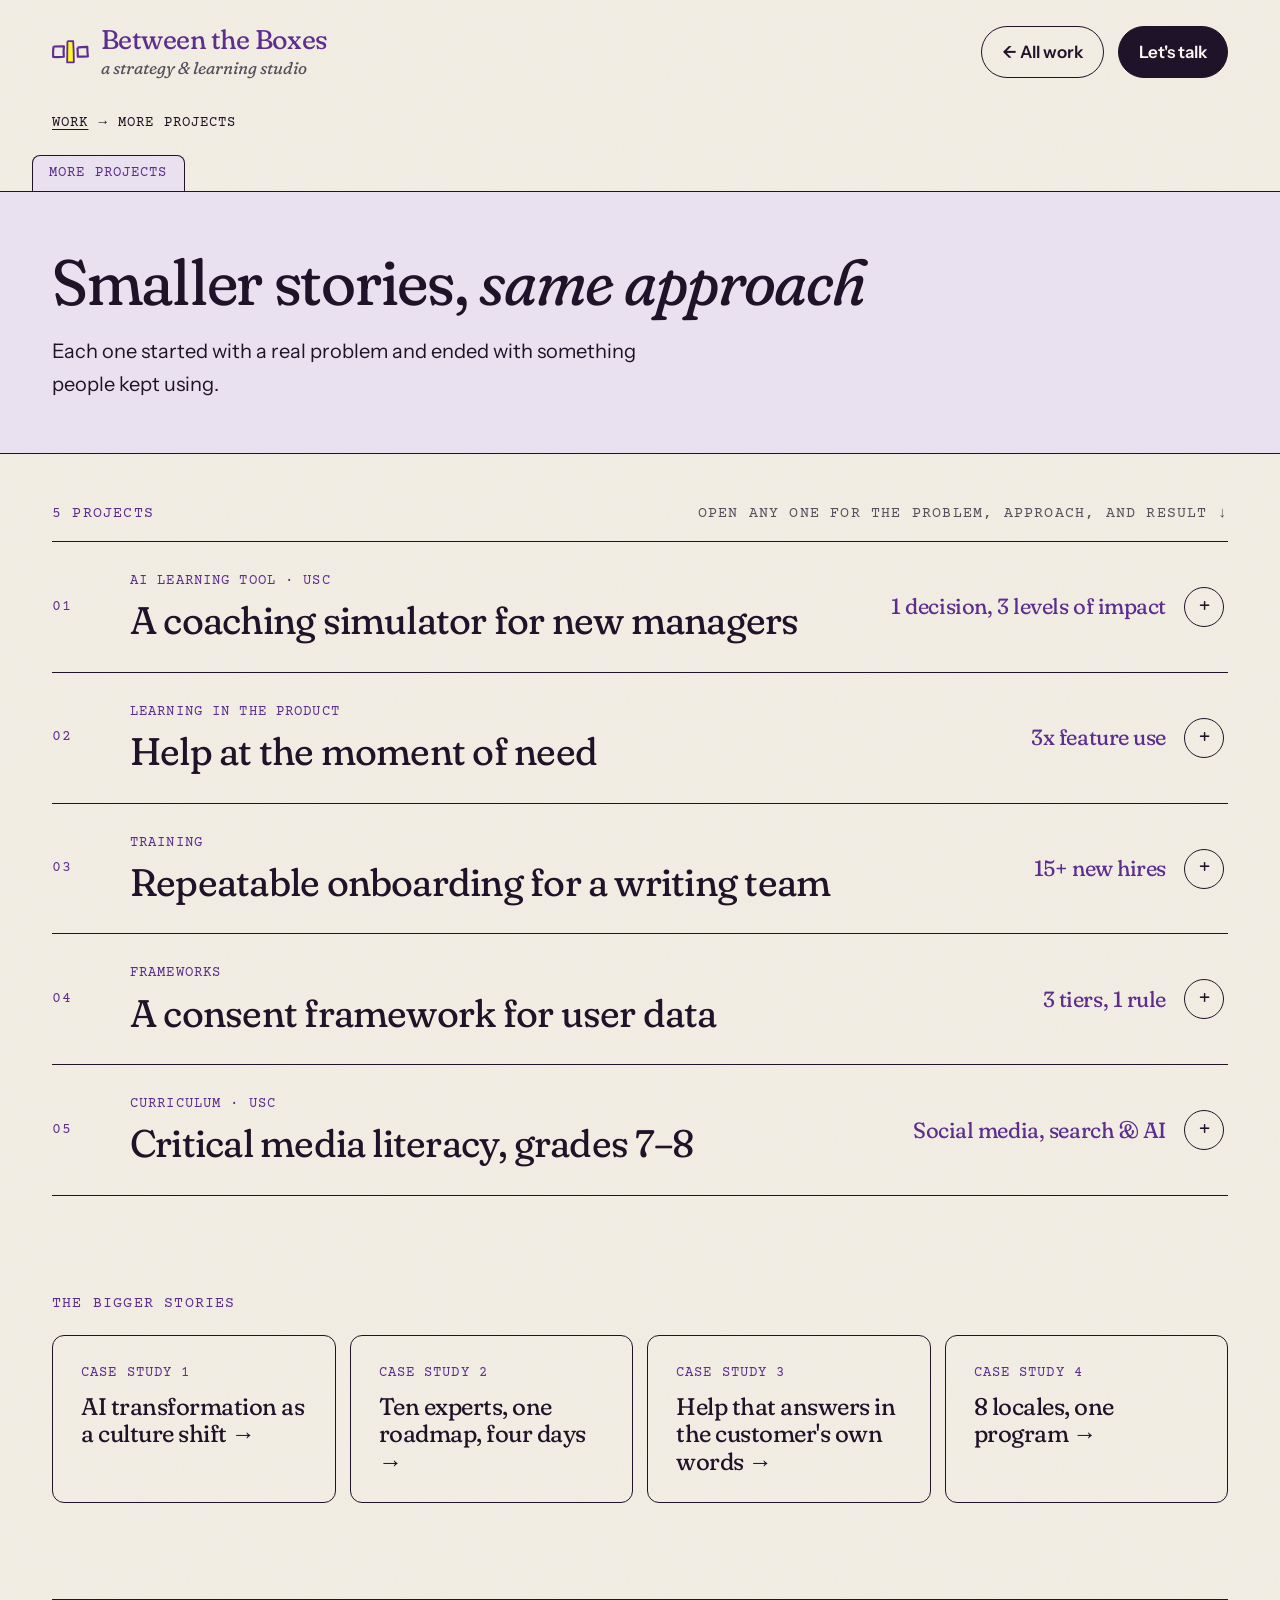
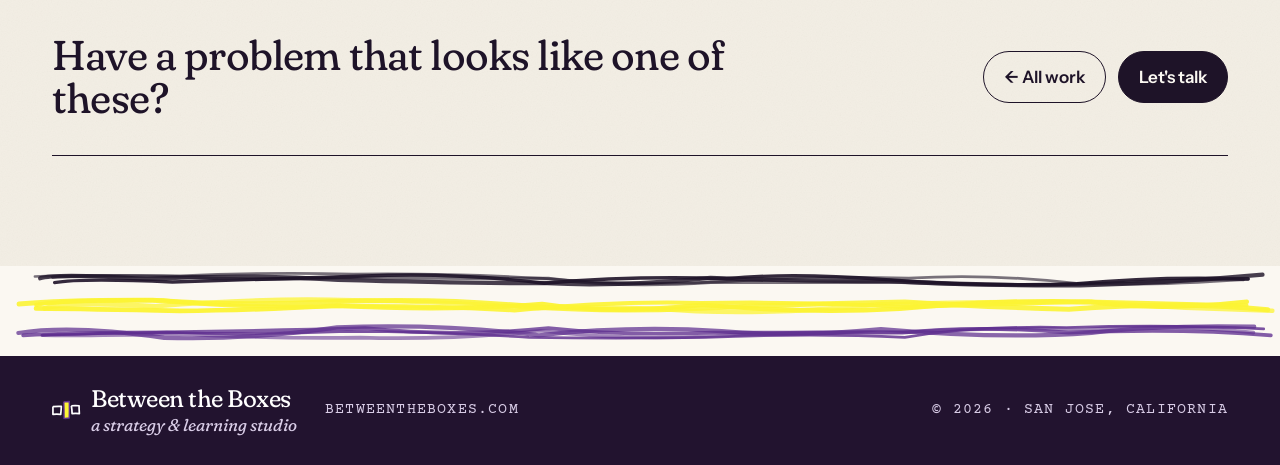
==== projects.html @ eafe6d52 "Load in - V1 website in Git" ====
<!doctype html>
<html lang="en">
<head>
<meta charset="utf-8">
<meta name="viewport" content="width=device-width, initial-scale=1">
<title>More projects · Between the Boxes</title>
<meta name="description" content="A strategy and learning studio by Giselle Tran: strategy, learning design, AI adoption, and systems purpose-built for your people.">
<link rel="canonical" href="https://betweentheboxes.com/projects.html">
<!-- ===== Fonts, favicon, and page styles ===== -->
<link rel="preconnect" href="https://fonts.googleapis.com">
<link href="https://fonts.googleapis.com/css2?family=Fraunces:ital,opsz,wght,SOFT,WONK@0,9..144,300..800,0..100,0..1;1,9..144,300..800,0..100,0..1&amp;family=Instrument+Sans:wght@400;500;600&amp;family=Courier+Prime:wght@400;700&amp;family=Special+Elite&amp;display=swap" rel="stylesheet">
<link rel="icon" href="data:image/svg+xml,%3Csvg xmlns=%27http://www.w3.org/2000/svg%27 viewBox=%270 0 32 32%27%3E%3Crect x=%272%27 y=%2711%27 width=%2710%27 height=%2710%27 rx=%272%27 fill=%27none%27 stroke=%27%235E2E8F%27 stroke-width=%273%27/%3E%3Crect x=%2713.5%27 y=%276%27 width=%275%27 height=%2720%27 rx=%271.5%27 fill=%27%23FCF434%27 stroke=%27%235E2E8F%27 stroke-width=%272.5%27/%3E%3Crect x=%2720%27 y=%2711%27 width=%2710%27 height=%2710%27 rx=%272%27 fill=%27none%27 stroke=%27%235E2E8F%27 stroke-width=%273%27/%3E%3C/svg%3E">
<style>
body{margin:0;background:#F3EEE4}
.cs{--ink:#1E1328;--paper:#FBF8F2;--cream:#F3EEE4;--strip:#F8F2DF;--yellow:#FCF434;--deep:#5E2E8F;--night:#22132F;--lav:#EAE1F0;--muted:#55505C;--rule:rgba(30,19,40,.22);background:var(--cream) url("data:image/svg+xml,%3Csvg xmlns='http://www.w3.org/2000/svg' width='220' height='220'%3E%3Cfilter id='n'%3E%3CfeTurbulence type='fractalNoise' baseFrequency='.8' numOctaves='2' stitchTiles='stitch'/%3E%3CfeColorMatrix type='saturate' values='0'/%3E%3CfeComponentTransfer%3E%3CfeFuncA type='table' tableValues='0 .07'/%3E%3C/feComponentTransfer%3E%3C/filter%3E%3Crect width='220' height='220' filter='url(%23n)'/%3E%3C/svg%3E");color:var(--ink);font-family:'Instrument Sans',system-ui,sans-serif;font-size:18px;line-height:1.65}
.cs *{box-sizing:border-box} .cs a{color:inherit}
.wrap{max-width:1240px;margin:0 auto;padding:0 32px}
.read{max-width:700px}
.serif{font-family:'Fraunces','Fraunces Variable',Georgia,serif;font-variation-settings:'SOFT' 100,'WONK' 1;font-weight:400;letter-spacing:-.02em;line-height:1.05;margin:0}
.serif em{font-style:italic}
.tagl{font-style:italic;font-size:17px;line-height:1.1;letter-spacing:0}
.lbl{font-family:'Courier Prime',ui-monospace,monospace;font-size:15px;text-transform:uppercase;letter-spacing:.08em;margin:0}
.strip{display:inline-block;font-family:'Special Elite','Courier Prime',monospace;background:var(--strip);color:var(--ink);padding:.05em .32em .1em;line-height:1.15;box-shadow:1px 2px 0 rgba(30,19,40,.16);transform:rotate(-2deg)}
.strip.y{background:var(--yellow)}
.u{position:relative;display:inline-block;z-index:0}
.btn{display:inline-flex;align-items:center;gap:8px;text-decoration:none;font-weight:600;font-size:17px;padding:11px 20px;border:1px solid var(--ink);border-radius:999px}
.btn.solid{background:var(--ink);color:var(--paper)!important}
.btn:hover{background:var(--yellow);color:var(--ink)!important}
.cs a:focus-visible{outline:3px solid var(--deep);outline-offset:3px;border-radius:6px}
.chap{display:flex;align-items:baseline;gap:18px;margin-bottom:22px}
.chap .num{font-family:'Courier Prime',monospace;font-size:18px;color:var(--deep)}
.move{border-top:1px solid var(--ink);padding:30px 0;display:grid;grid-template-columns:70px 1fr;gap:8px 24px}
.move:last-child{border-bottom:1px solid var(--ink)}
.move .n{font-family:'Courier Prime',monospace;font-size:16px;color:var(--deep);padding-top:6px}
.pull{font-family:'Fraunces','Fraunces Variable',Georgia,serif;font-variation-settings:'SOFT' 100,'WONK' 1;font-style:italic;font-size:clamp(2rem,4.4vw,3.6rem);line-height:1.08;letter-spacing:-.02em;margin:0}
.flow{display:flex;flex-wrap:wrap;align-items:center;gap:12px}
.fnode{border:1.5px solid var(--ink);border-radius:8px;padding:14px 16px;font-size:16px;line-height:1.35;max-width:200px;box-shadow:2px 3px 0 rgba(30,19,40,.12)}
.fnode:nth-child(4n+1){transform:rotate(-1deg)} .fnode:nth-child(4n+3){transform:rotate(1deg)}
.farrow{font-family:'Courier Prime',monospace;font-size:24px;color:var(--deep)}
.map{display:grid;grid-template-columns:1fr 40px 1fr;gap:0 18px;align-items:start;border-top:1px solid rgba(255,255,255,.3);padding:22px 0}
.map .arr{font-family:'Courier Prime',monospace;color:var(--yellow);font-size:22px;text-align:center}
.nope{position:relative;display:inline-block}
.nope{opacity:.85}.nope::after{content:"";position:absolute;left:-6px;right:-6px;top:50%;height:3px;background:var(--deep);border-radius:2px;transform:rotate(-4deg)}
.next{display:block;text-decoration:none;border:1px solid var(--ink);border-radius:12px;padding:36px 40px;transition:background .15s,transform .15s}
.next:hover{background:var(--yellow);transform:translateY(-3px)}

.band{background:var(--lav);border-top:1px solid var(--ink);border-bottom:1px solid var(--ink);position:relative}
.tab{position:absolute;top:-1px;left:32px;transform:translateY(-100%);background:var(--lav);border:1px solid var(--ink);border-bottom:none;border-radius:8px 8px 0 0;padding:6px 16px}
.crumb{display:flex;gap:10px;align-items:center;flex-wrap:wrap}
.crumb a{text-decoration:underline;text-underline-offset:3px}
.q{padding-top:96px}
.qhead{display:flex;flex-wrap:wrap;align-items:center;gap:10px 14px;margin-bottom:18px}
.phase{font-family:'Courier Prime',monospace;font-size:14px;text-transform:uppercase;letter-spacing:.08em;border:1px solid var(--deep);color:var(--deep);border-radius:999px;padding:3px 12px}
.phase.dark{border-color:var(--yellow);color:var(--yellow)}
.qtitle{font-family:'Fraunces','Fraunces Variable',Georgia,serif;font-variation-settings:'SOFT' 100,'WONK' 1;font-size:clamp(2.1rem,4vw,3.4rem);line-height:1.08;letter-spacing:-.02em;margin:0 0 22px;font-weight:400}
.toc a{text-decoration:none;display:block;padding:9px 0;border-top:1px dashed var(--rule)}
.toc a:hover{color:var(--deep)}
.tile{flex:1 1 240px;border:1px solid var(--ink);border-radius:10px;padding:26px;background:var(--paper)}
@media (max-width:760px){.cs dl>div,.cs .rstrip>div{flex:1 1 100%!important;border-left:none!important;padding-left:0!important;border-top:1px dashed rgba(30,19,40,.25)}.cs .rstrip>div:first-child,.cs dl>div:first-child{border-top:none}.toc{position:static!important}.wrap{padding:0 18px}.map{grid-template-columns:1fr;}.map .arr{text-align:left}.move{grid-template-columns:1fr}}

.proj{border-bottom:1px solid var(--ink)}
.proj summary{list-style:none;cursor:pointer;display:grid;grid-template-columns:60px 1fr auto 44px;gap:18px;align-items:center;padding:28px 0}
.proj summary::-webkit-details-marker{display:none}
.proj .pn{color:var(--deep)}
.ptag{display:block;color:var(--deep);font-size:14px;margin-bottom:6px}
.pname{font-family:'Fraunces','Fraunces Variable',Georgia,serif;font-variation-settings:'SOFT' 100,'WONK' 1;font-size:clamp(1.6rem,3vw,2.5rem);letter-spacing:-.02em;line-height:1.1}
.pnum{font-size:22px;color:var(--deep);text-align:right}
.plus{display:inline-flex;align-items:center;justify-content:center;width:40px;height:40px;border:1px solid var(--ink);border-radius:50%;font-size:22px;font-family:'Courier Prime',monospace}
.proj summary:hover .pname{color:var(--deep)} .proj summary:hover .plus,.proj[open] .plus{background:var(--yellow)}
.proj[open] .plus{transform:rotate(45deg)}
.pbody{display:grid;grid-template-columns:60px repeat(3,1fr) 44px;gap:28px;padding:0 0 34px}
.pbody>div:first-child{grid-column:2}
.pbody p{margin:0;font-size:17px} .pbody .ph{color:var(--deep);font-size:14px;margin-bottom:8px}
@media (max-width:760px){.proj summary{grid-template-columns:30px 1fr 40px}.pnum{display:none}.pbody{grid-template-columns:1fr}.pbody>div:first-child{grid-column:1}}
</style>
</head>
<body>
<!-- ===== Page content: edit text between the tags below ===== -->
<div class="cs">
<header class="wrap" style="display:flex;flex-wrap:wrap;gap:12px 28px;align-items:center;justify-content:space-between;padding-top:26px;padding-bottom:26px;">
<a href="index.html" style="text-decoration:none;display:flex;align-items:center;gap:12px;"><svg viewBox="0 0 41 31" width="37" height="28" aria-hidden="true" style="vertical-align:middle;overflow:visible"><path d="M1.7 9.4 Q6.7 9.3 13.2 9.3 Q12.5 14.4 13.1 20.8 Q7.1 21.4 1.3 21.0 Q0.9 14.8 1.7 9.4 " fill="none" stroke="#5E2E8F" stroke-width="2.4" stroke-linejoin="round"/><path d="M17.1 3.5 Q20.2 3.3 23.5 3.6 Q24.2 15.5 24.2 26.9 Q20.2 27.1 16.8 27.1 Q16.9 15.7 17.1 3.5 " fill="#FCF434" stroke="#5E2E8F" stroke-width="2" stroke-linejoin="round"/><path d="M28.2 10.7 Q33.1 9.7 39.1 9.8 Q39.1 15.6 39.8 20.3 Q33.7 20.6 28.6 20.7 Q28.6 15.5 28.2 10.7 " fill="none" stroke="#5E2E8F" stroke-width="2.4" stroke-linejoin="round"/></svg><span style="display:flex;flex-direction:column;gap:5px;"><span class="serif" style="font-size:27px;color:var(--deep);">Between the Boxes</span><span class="serif tagl" style="color:#55505C;">a strategy &amp; learning studio</span></span></a>
<nav aria-label="Main" style="display:flex;flex-wrap:wrap;gap:10px 14px;align-items:center;"><a href="index.html#work" class="btn">← All work</a><a href="index.html#contact" class="btn solid">Let's talk</a></nav>
</header>

<div class="wrap" style="padding-top:8px;padding-bottom:56px;">
<p class="crumb lbl" style="font-size:14px;"><a href="index.html#work">Work</a><span aria-hidden="true">→</span><span>More projects</span></p></div>
<section class="band" aria-label="More projects">
<span class="tab lbl" style="color:var(--deep);font-size:14px;">More projects</span>
<div class="wrap" style="padding-top:56px;padding-bottom:52px;display:flex;flex-wrap:wrap;gap:24px 60px;align-items:flex-end;justify-content:space-between;">
<div><h1 class="serif" style="font-size:clamp(2.6rem,5vw,4.6rem);max-width:820px;margin-bottom:20px;">Smaller stories, <em>same approach</em></h1>
<p style="margin:0;max-width:640px;font-size:20px;">Each one started with a real problem and ended with something people kept using.</p></div>
</div></section>
<section class="wrap" style="padding-top:48px;" aria-label="Projects">
<div style="display:flex;flex-wrap:wrap;justify-content:space-between;gap:8px 24px;padding-bottom:14px;"><p class="lbl" style="color:var(--deep);">5 projects</p><p class="lbl" style="color:var(--muted);">Open any one for the problem, approach, and result ↓</p></div>
<div style="border-top:1px solid var(--ink);"><details class="proj">
<summary><span class="lbl pn">01</span><span><span class="lbl ptag">AI learning tool · USC</span><span class="pname">A coaching simulator for new managers</span></span><span class="pnum serif">1 decision, 3 levels of impact</span><span class="plus" aria-hidden="true">+</span></summary>
<div class="pbody"><div><p class="lbl ph">Problem</p><p>First-time managers can't see how one decision lands on the person, the team, and the business at the same time.</p></div><div><p class="lbl ph">Approach</p><p>An AI practice space with realistic personas, branching scenarios, and consequences shown at all three levels.</p></div><div><p class="lbl ph">Result</p><p>A working prototype, with a roadmap toward a fuller leadership practice ground.</p></div></div>
</details><details class="proj">
<summary><span class="lbl pn">02</span><span><span class="lbl ptag">Learning in the product</span><span class="pname">Help at the moment of need</span></span><span class="pnum serif">3x feature use</span><span class="plus" aria-hidden="true">+</span></summary>
<div class="pbody"><div><p class="lbl ph">Problem</p><p>Customers missed useful features and opened support cases they didn't need to.</p></div><div><p class="lbl ph">Approach</p><p>An in-product messaging program: guidance where people work, a resource center, and a "hidden gems" spotlight on the product homepage.</p></div><div><p class="lbl ph">Result</p><p>One key feature tripled in use, with 20% fewer support cases than expected. In-app invites drove 2–3x more event sign-ups.</p></div></div>
</details><details class="proj">
<summary><span class="lbl pn">03</span><span><span class="lbl ptag">Training</span><span class="pname">Repeatable onboarding for a writing team</span></span><span class="pnum serif">15+ new hires</span><span class="plus" aria-hidden="true">+</span></summary>
<div class="pbody"><div><p class="lbl ph">Problem</p><p>New technical writers had a lot of tools and workflows to learn at once, and training lived in different places.</p></div><div><p class="lbl ph">Approach</p><p>I built one onboarding path with a single source of truth for training: recorded walkthroughs and a safe practice copy of the real docs to learn on.</p></div><div><p class="lbl ph">Result</p><p>A repeatable process the tech writing team used for its next 15+ new hires, with one place to learn everything.</p></div></div>
</details><details class="proj">
<summary><span class="lbl pn">04</span><span><span class="lbl ptag">Frameworks</span><span class="pname">A consent framework for user data</span></span><span class="pnum serif">3 tiers, 1 rule</span><span class="plus" aria-hidden="true">+</span></summary>
<div class="pbody"><div><p class="lbl ph">Problem</p><p>Growth teams wanted to use product data in new ways, and privacy rules differed by country.</p></div><div><p class="lbl ph">Approach</p><p>Three tiers that match each use of customer data to the consent it needs, country by country, with clear human and platform responsibilities.</p></div><div><p class="lbl ph">Result</p><p>If it stays in the product and serves the customer, it's covered. If it leaves for commercial use, consent comes first.</p></div></div>
</details><details class="proj">
<summary><span class="lbl pn">05</span><span><span class="lbl ptag">Curriculum · USC</span><span class="pname">Critical media literacy, grades 7–8</span></span><span class="pnum serif">Social media, search & AI</span><span class="plus" aria-hidden="true">+</span></summary>
<div class="pbody"><div><p class="lbl ph">Problem</p><p>Students meet social media, search, and AI every day, often without the tools to question what they see.</p></div><div><p class="lbl ph">Approach</p><p>A curriculum unit grounded in learning and motivation research, with adaptations for different classrooms.</p></div><div><p class="lbl ph">Result</p><p>A complete unit, ready to pilot with real students.</p></div></div>
</details></div>
</section>
<section class="wrap" style="padding-top:96px;">
<p class="lbl" style="color:var(--deep);margin-bottom:18px;">The bigger stories</p>
<div style="display:flex;flex-wrap:wrap;gap:14px;">
<a href="ai-transformation.html" class="next" style="flex:1 1 260px;padding:26px 28px;"><p class="lbl" style="color:var(--deep);font-size:14px;margin-bottom:8px;">Case study 1</p><p class="serif" style="font-size:24px;line-height:1.15;">AI transformation as a culture shift <span aria-hidden="true">→</span></p></a><a href="workshop.html" class="next" style="flex:1 1 260px;padding:26px 28px;"><p class="lbl" style="color:var(--deep);font-size:14px;margin-bottom:8px;">Case study 2</p><p class="serif" style="font-size:24px;line-height:1.15;">Ten experts, one roadmap, four days <span aria-hidden="true">→</span></p></a><a href="ai-help-search.html" class="next" style="flex:1 1 260px;padding:26px 28px;"><p class="lbl" style="color:var(--deep);font-size:14px;margin-bottom:8px;">Case study 3</p><p class="serif" style="font-size:24px;line-height:1.15;">Help that answers in the customer's own words <span aria-hidden="true">→</span></p></a><a href="localization.html" class="next" style="flex:1 1 260px;padding:26px 28px;"><p class="lbl" style="color:var(--deep);font-size:14px;margin-bottom:8px;">Case study 4</p><p class="serif" style="font-size:24px;line-height:1.15;">8 locales, one program <span aria-hidden="true">→</span></p></a>
</div></section>
<section class="wrap" style="padding-top:96px;padding-bottom:110px;">
<div style="border-top:1px solid var(--ink);border-bottom:1px solid var(--ink);padding:34px 0;display:flex;flex-wrap:wrap;gap:20px 48px;align-items:center;justify-content:space-between;">
<p class="serif" style="font-size:clamp(1.8rem,3.4vw,2.6rem);max-width:720px;">Have a problem that looks like one of these?</p>
<div style="display:flex;gap:12px;flex-wrap:wrap;"><a href="index.html#work" class="btn">← All work</a><a href="index.html#contact" class="btn solid">Let's talk</a></div></div>
</section>
<footer style="background:var(--night);color:#D8CCE6;margin-top:0;">
<div style="background:var(--paper);"><svg viewBox="0 0 1400 90" preserveAspectRatio="none" style="display:block;width:100%;height:90px" aria-hidden="true"><path d="M43.8 12.3 Q60.8 7.1 160.8 13.0 Q269.7 7.7 369.7 13.9 Q498.4 17.0 598.4 17.2 Q677.1 20.8 777.1 11.8 Q872.2 15.7 972.2 15.0 Q1081.8 20.1 1181.8 19.3 Q1281.0 17.0 1381.0 8.7 " fill="none" stroke="#1E1328" stroke-width="4.3" stroke-linecap="round" opacity="0.81"/><path d="M59.6 16.6 Q88.6 11.9 188.6 16.0 Q299.1 13.3 399.1 10.0 Q495.3 6.1 595.3 17.2 Q694.8 9.5 794.8 12.7 Q865.1 6.5 965.1 13.4 Q1078.0 20.9 1178.0 17.8 Q1265.4 10.0 1365.4 13.0 " fill="none" stroke="#1E1328" stroke-width="3.4" stroke-linecap="round" opacity="0.90"/><path d="M57.5 11.2 Q93.0 9.2 193.0 10.8 Q280.6 15.6 380.6 11.2 Q499.8 12.5 599.8 12.4 Q677.3 22.2 777.3 16.3 Q879.4 16.1 979.4 16.1 Q1097.8 21.2 1197.8 17.4 Q1265.0 19.4 1365.0 12.7 " fill="none" stroke="#1E1328" stroke-width="3.5" stroke-linecap="round" opacity="0.59"/><path d="M38.1 10.5 Q97.3 8.8 197.3 9.9 Q286.4 5.9 386.4 8.0 Q493.9 6.8 593.9 12.4 Q699.0 20.7 799.0 15.4 Q894.1 9.5 994.1 12.2 Q1085.4 7.2 1185.4 18.2 Q1260.3 13.4 1360.3 13.8 " fill="none" stroke="#1E1328" stroke-width="2.7" stroke-linecap="round" opacity="0.59"/><path d="M20.6 38.1 Q66.8 33.9 166.8 34.3 Q262.0 40.5 362.0 35.8 Q478.3 31.5 578.3 40.3 Q660.9 46.5 760.9 42.4 Q889.6 37.6 989.6 36.0 Q1069.1 40.6 1169.1 43.3 Q1286.8 35.0 1386.8 43.7 " fill="none" stroke="#FCF434" stroke-width="5.0" stroke-linecap="round" opacity="0.89"/><path d="M48.4 42.5 Q70.4 35.1 170.4 40.2 Q285.8 31.5 385.8 34.3 Q488.8 35.7 588.8 42.3 Q661.7 39.1 761.7 45.2 Q860.5 48.2 960.5 38.4 Q1091.2 35.1 1191.2 36.4 Q1291.8 42.2 1391.8 44.8 " fill="none" stroke="#FCF434" stroke-width="4.6" stroke-linecap="round" opacity="0.74"/><path d="M39.2 42.4 Q96.6 42.9 196.6 44.9 Q268.7 44.5 368.7 39.7 Q492.9 45.2 592.9 38.0 Q668.0 48.5 768.0 38.8 Q883.9 48.0 983.9 42.7 Q1093.2 33.3 1193.2 35.8 Q1263.8 45.5 1363.8 35.8 " fill="none" stroke="#FCF434" stroke-width="4.6" stroke-linecap="round" opacity="0.94"/><path d="M39.4 38.8 Q78.1 33.4 178.1 34.2 Q261.2 42.7 361.2 40.3 Q462.7 38.8 562.7 44.5 Q667.0 34.8 767.0 37.0 Q888.3 35.3 988.3 41.0 Q1089.6 38.5 1189.6 35.6 Q1263.6 37.4 1363.6 39.5 " fill="none" stroke="#FCF434" stroke-width="4.0" stroke-linecap="round" opacity="0.91"/><path d="M25.2 69.3 Q79.9 66.6 179.9 66.3 Q299.3 64.9 399.3 62.2 Q499.8 71.4 599.8 62.1 Q681.1 70.1 781.1 66.7 Q887.0 66.3 987.0 66.7 Q1068.6 58.9 1168.6 66.7 Q1290.1 62.0 1390.1 69.3 " fill="none" stroke="#5E2E8F" stroke-width="3.8" stroke-linecap="round" opacity="0.77"/><path d="M45.6 69.3 Q82.3 68.0 182.3 66.1 Q279.5 69.5 379.5 65.4 Q478.7 65.6 578.7 71.3 Q672.0 72.8 772.0 71.3 Q889.6 67.1 989.6 71.3 Q1066.4 59.5 1166.4 61.5 Q1282.3 58.3 1382.3 62.9 " fill="none" stroke="#5E2E8F" stroke-width="2.7" stroke-linecap="round" opacity="0.82"/><path d="M47.0 69.2 Q93.8 69.9 193.8 67.9 Q294.3 72.9 394.3 71.6 Q491.2 74.1 591.2 64.8 Q680.5 74.8 780.5 70.0 Q893.5 64.8 993.5 66.2 Q1086.4 60.5 1186.4 63.8 Q1271.1 57.4 1371.1 66.6 " fill="none" stroke="#5E2E8F" stroke-width="3.6" stroke-linecap="round" opacity="0.56"/><path d="M19.9 67.0 Q79.5 58.2 179.5 71.8 Q268.5 74.5 368.5 61.3 Q489.4 57.7 589.4 69.3 Q689.2 59.3 789.2 65.1 Q863.5 71.7 963.5 63.1 Q1094.0 73.5 1194.0 66.8 Q1272.0 58.6 1372.0 60.7 " fill="none" stroke="#5E2E8F" stroke-width="4.2" stroke-linecap="round" opacity="0.72"/></svg></div>
<div class="wrap" style="padding-top:30px;padding-bottom:30px;display:flex;flex-wrap:wrap;gap:18px 32px;justify-content:space-between;align-items:center;">
<span style="display:flex;align-items:center;gap:10px;"><svg viewBox="0 0 41 31" width="29" height="22" aria-hidden="true" style="vertical-align:middle;overflow:visible"><path d="M1.3 10.7 Q7.2 10.3 13.2 10.5 Q12.9 16.7 12.3 21.6 Q6.4 21.0 1.3 21.6 Q1.4 15.7 1.3 10.7 " fill="none" stroke="#fff" stroke-width="2.4" stroke-linejoin="round"/><path d="M16.6 4.0 Q20.4 3.8 24.5 3.5 Q24.7 15.8 24.4 26.9 Q20.5 27.6 17.0 27.4 Q17.1 15.8 16.6 4.0 " fill="#FCF434" stroke="#5E2E8F" stroke-width="2" stroke-linejoin="round"/><path d="M27.4 9.5 Q32.8 9.0 38.3 9.5 Q38.2 14.3 38.7 20.7 Q33.2 19.9 28.4 20.7 Q28.3 15.1 27.4 9.5 " fill="none" stroke="#fff" stroke-width="2.4" stroke-linejoin="round"/></svg><span style="display:flex;flex-direction:column;gap:5px;"><span class="serif" style="font-size:24px;color:#fff;">Between the Boxes</span><span class="serif tagl" style="color:#D8CCE6;">a strategy &amp; learning studio</span></span><span class="lbl" style="margin-left:18px;">betweentheboxes.com</span></span>
<span class="lbl">© 2026 · San Jose, California</span>
</div></footer>
</div>
</body>
</html>
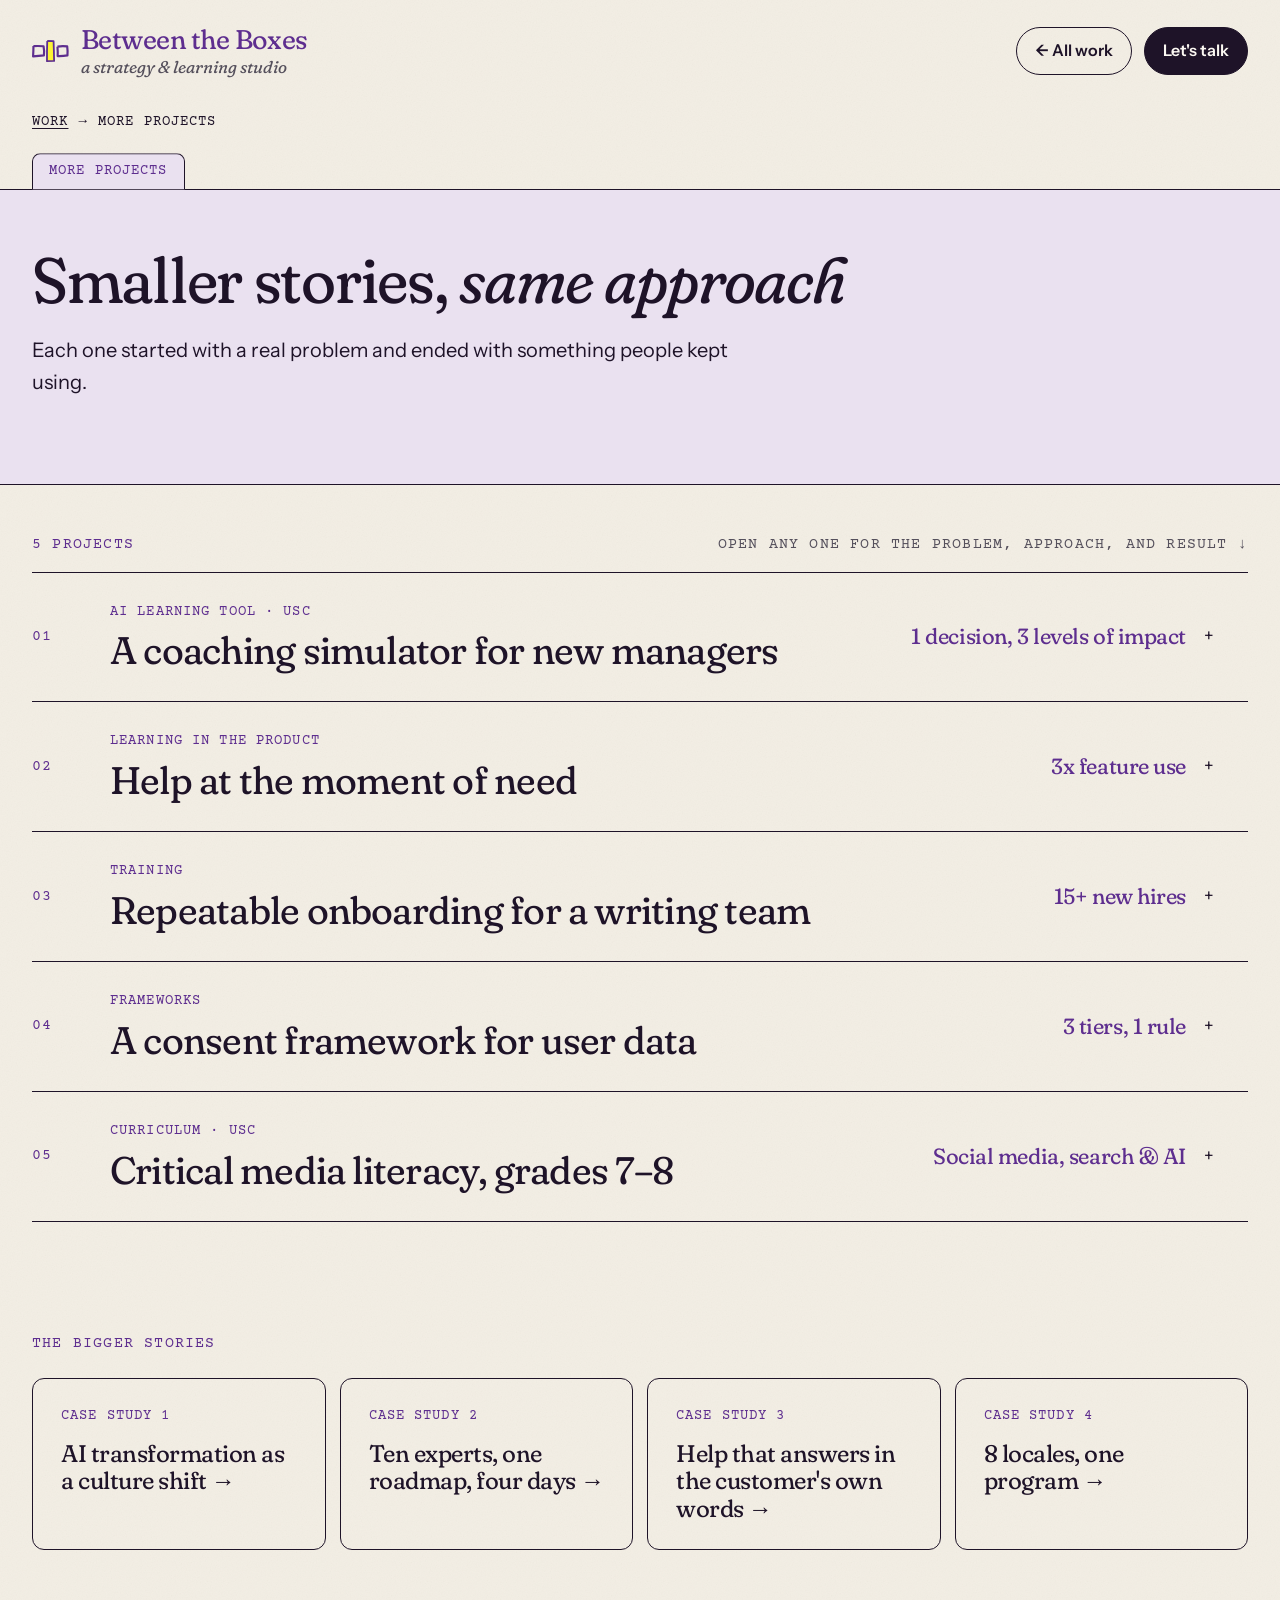
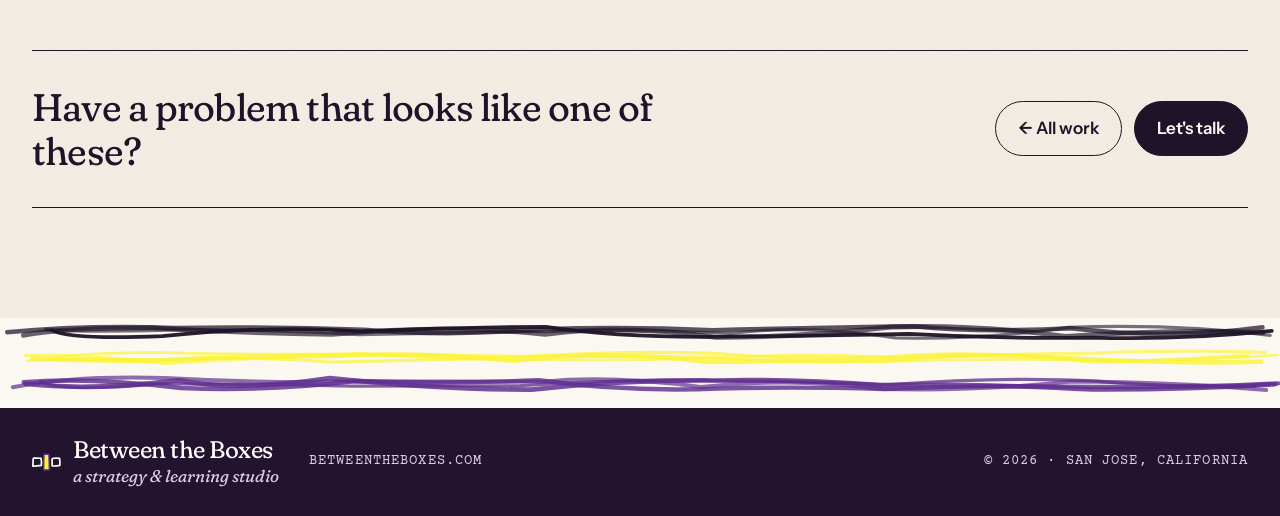
==== commit 4561fdaa: "V1.2 load in -- Looking like a normal website" ====
--- a/projects.html
+++ b/projects.html
@@ -1,130 +1,178 @@
 <!doctype html>
 <html lang="en">
 <head>
-<meta charset="utf-8">
-<meta name="viewport" content="width=device-width, initial-scale=1">
-<title>More projects · Between the Boxes</title>
-<meta name="description" content="A strategy and learning studio by Giselle Tran: strategy, learning design, AI adoption, and systems purpose-built for your people.">
-<link rel="canonical" href="https://betweentheboxes.com/projects.html">
-<!-- ===== Fonts, favicon, and page styles ===== -->
-<link rel="preconnect" href="https://fonts.googleapis.com">
-<link href="https://fonts.googleapis.com/css2?family=Fraunces:ital,opsz,wght,SOFT,WONK@0,9..144,300..800,0..100,0..1;1,9..144,300..800,0..100,0..1&amp;family=Instrument+Sans:wght@400;500;600&amp;family=Courier+Prime:wght@400;700&amp;family=Special+Elite&amp;display=swap" rel="stylesheet">
-<link rel="icon" href="data:image/svg+xml,%3Csvg xmlns=%27http://www.w3.org/2000/svg%27 viewBox=%270 0 32 32%27%3E%3Crect x=%272%27 y=%2711%27 width=%2710%27 height=%2710%27 rx=%272%27 fill=%27none%27 stroke=%27%235E2E8F%27 stroke-width=%273%27/%3E%3Crect x=%2713.5%27 y=%276%27 width=%275%27 height=%2720%27 rx=%271.5%27 fill=%27%23FCF434%27 stroke=%27%235E2E8F%27 stroke-width=%272.5%27/%3E%3Crect x=%2720%27 y=%2711%27 width=%2710%27 height=%2710%27 rx=%272%27 fill=%27none%27 stroke=%27%235E2E8F%27 stroke-width=%273%27/%3E%3C/svg%3E">
-<style>
-body{margin:0;background:#F3EEE4}
-.cs{--ink:#1E1328;--paper:#FBF8F2;--cream:#F3EEE4;--strip:#F8F2DF;--yellow:#FCF434;--deep:#5E2E8F;--night:#22132F;--lav:#EAE1F0;--muted:#55505C;--rule:rgba(30,19,40,.22);background:var(--cream) url("data:image/svg+xml,%3Csvg xmlns='http://www.w3.org/2000/svg' width='220' height='220'%3E%3Cfilter id='n'%3E%3CfeTurbulence type='fractalNoise' baseFrequency='.8' numOctaves='2' stitchTiles='stitch'/%3E%3CfeColorMatrix type='saturate' values='0'/%3E%3CfeComponentTransfer%3E%3CfeFuncA type='table' tableValues='0 .07'/%3E%3C/feComponentTransfer%3E%3C/filter%3E%3Crect width='220' height='220' filter='url(%23n)'/%3E%3C/svg%3E");color:var(--ink);font-family:'Instrument Sans',system-ui,sans-serif;font-size:18px;line-height:1.65}
-.cs *{box-sizing:border-box} .cs a{color:inherit}
-.wrap{max-width:1240px;margin:0 auto;padding:0 32px}
-.read{max-width:700px}
-.serif{font-family:'Fraunces','Fraunces Variable',Georgia,serif;font-variation-settings:'SOFT' 100,'WONK' 1;font-weight:400;letter-spacing:-.02em;line-height:1.05;margin:0}
-.serif em{font-style:italic}
-.tagl{font-style:italic;font-size:17px;line-height:1.1;letter-spacing:0}
-.lbl{font-family:'Courier Prime',ui-monospace,monospace;font-size:15px;text-transform:uppercase;letter-spacing:.08em;margin:0}
-.strip{display:inline-block;font-family:'Special Elite','Courier Prime',monospace;background:var(--strip);color:var(--ink);padding:.05em .32em .1em;line-height:1.15;box-shadow:1px 2px 0 rgba(30,19,40,.16);transform:rotate(-2deg)}
-.strip.y{background:var(--yellow)}
-.u{position:relative;display:inline-block;z-index:0}
-.btn{display:inline-flex;align-items:center;gap:8px;text-decoration:none;font-weight:600;font-size:17px;padding:11px 20px;border:1px solid var(--ink);border-radius:999px}
-.btn.solid{background:var(--ink);color:var(--paper)!important}
-.btn:hover{background:var(--yellow);color:var(--ink)!important}
-.cs a:focus-visible{outline:3px solid var(--deep);outline-offset:3px;border-radius:6px}
-.chap{display:flex;align-items:baseline;gap:18px;margin-bottom:22px}
-.chap .num{font-family:'Courier Prime',monospace;font-size:18px;color:var(--deep)}
-.move{border-top:1px solid var(--ink);padding:30px 0;display:grid;grid-template-columns:70px 1fr;gap:8px 24px}
-.move:last-child{border-bottom:1px solid var(--ink)}
-.move .n{font-family:'Courier Prime',monospace;font-size:16px;color:var(--deep);padding-top:6px}
-.pull{font-family:'Fraunces','Fraunces Variable',Georgia,serif;font-variation-settings:'SOFT' 100,'WONK' 1;font-style:italic;font-size:clamp(2rem,4.4vw,3.6rem);line-height:1.08;letter-spacing:-.02em;margin:0}
-.flow{display:flex;flex-wrap:wrap;align-items:center;gap:12px}
-.fnode{border:1.5px solid var(--ink);border-radius:8px;padding:14px 16px;font-size:16px;line-height:1.35;max-width:200px;box-shadow:2px 3px 0 rgba(30,19,40,.12)}
-.fnode:nth-child(4n+1){transform:rotate(-1deg)} .fnode:nth-child(4n+3){transform:rotate(1deg)}
-.farrow{font-family:'Courier Prime',monospace;font-size:24px;color:var(--deep)}
-.map{display:grid;grid-template-columns:1fr 40px 1fr;gap:0 18px;align-items:start;border-top:1px solid rgba(255,255,255,.3);padding:22px 0}
-.map .arr{font-family:'Courier Prime',monospace;color:var(--yellow);font-size:22px;text-align:center}
-.nope{position:relative;display:inline-block}
-.nope{opacity:.85}.nope::after{content:"";position:absolute;left:-6px;right:-6px;top:50%;height:3px;background:var(--deep);border-radius:2px;transform:rotate(-4deg)}
-.next{display:block;text-decoration:none;border:1px solid var(--ink);border-radius:12px;padding:36px 40px;transition:background .15s,transform .15s}
-.next:hover{background:var(--yellow);transform:translateY(-3px)}
-
-.band{background:var(--lav);border-top:1px solid var(--ink);border-bottom:1px solid var(--ink);position:relative}
-.tab{position:absolute;top:-1px;left:32px;transform:translateY(-100%);background:var(--lav);border:1px solid var(--ink);border-bottom:none;border-radius:8px 8px 0 0;padding:6px 16px}
-.crumb{display:flex;gap:10px;align-items:center;flex-wrap:wrap}
-.crumb a{text-decoration:underline;text-underline-offset:3px}
-.q{padding-top:96px}
-.qhead{display:flex;flex-wrap:wrap;align-items:center;gap:10px 14px;margin-bottom:18px}
-.phase{font-family:'Courier Prime',monospace;font-size:14px;text-transform:uppercase;letter-spacing:.08em;border:1px solid var(--deep);color:var(--deep);border-radius:999px;padding:3px 12px}
-.phase.dark{border-color:var(--yellow);color:var(--yellow)}
-.qtitle{font-family:'Fraunces','Fraunces Variable',Georgia,serif;font-variation-settings:'SOFT' 100,'WONK' 1;font-size:clamp(2.1rem,4vw,3.4rem);line-height:1.08;letter-spacing:-.02em;margin:0 0 22px;font-weight:400}
-.toc a{text-decoration:none;display:block;padding:9px 0;border-top:1px dashed var(--rule)}
-.toc a:hover{color:var(--deep)}
-.tile{flex:1 1 240px;border:1px solid var(--ink);border-radius:10px;padding:26px;background:var(--paper)}
-@media (max-width:760px){.cs dl>div,.cs .rstrip>div{flex:1 1 100%!important;border-left:none!important;padding-left:0!important;border-top:1px dashed rgba(30,19,40,.25)}.cs .rstrip>div:first-child,.cs dl>div:first-child{border-top:none}.toc{position:static!important}.wrap{padding:0 18px}.map{grid-template-columns:1fr;}.map .arr{text-align:left}.move{grid-template-columns:1fr}}
-
-.proj{border-bottom:1px solid var(--ink)}
-.proj summary{list-style:none;cursor:pointer;display:grid;grid-template-columns:60px 1fr auto 44px;gap:18px;align-items:center;padding:28px 0}
-.proj summary::-webkit-details-marker{display:none}
-.proj .pn{color:var(--deep)}
-.ptag{display:block;color:var(--deep);font-size:14px;margin-bottom:6px}
-.pname{font-family:'Fraunces','Fraunces Variable',Georgia,serif;font-variation-settings:'SOFT' 100,'WONK' 1;font-size:clamp(1.6rem,3vw,2.5rem);letter-spacing:-.02em;line-height:1.1}
-.pnum{font-size:22px;color:var(--deep);text-align:right}
-.plus{display:inline-flex;align-items:center;justify-content:center;width:40px;height:40px;border:1px solid var(--ink);border-radius:50%;font-size:22px;font-family:'Courier Prime',monospace}
-.proj summary:hover .pname{color:var(--deep)} .proj summary:hover .plus,.proj[open] .plus{background:var(--yellow)}
-.proj[open] .plus{transform:rotate(45deg)}
-.pbody{display:grid;grid-template-columns:60px repeat(3,1fr) 44px;gap:28px;padding:0 0 34px}
-.pbody>div:first-child{grid-column:2}
-.pbody p{margin:0;font-size:17px} .pbody .ph{color:var(--deep);font-size:14px;margin-bottom:8px}
-@media (max-width:760px){.proj summary{grid-template-columns:30px 1fr 40px}.pnum{display:none}.pbody{grid-template-columns:1fr}.pbody>div:first-child{grid-column:1}}
-</style>
+  <meta charset="utf-8">
+  <meta name="viewport" content="width=device-width, initial-scale=1">
+  <title>More projects · Between the Boxes</title>
+  <meta name="description" content="A strategy and learning studio by Giselle Tran: strategy, learning design, AI adoption, and systems purpose-built for your people.">
+  <link rel="canonical" href="https://betweentheboxes.com/projects.html">
+  <link rel="icon" href="assets/img/favicon.svg" type="image/svg+xml">
+  <link rel="preconnect" href="https://fonts.googleapis.com">
+  <link rel="preconnect" href="https://fonts.gstatic.com" crossorigin>
+  <link rel="stylesheet" href="https://fonts.googleapis.com/css2?family=Fraunces:ital,opsz,wght,SOFT,WONK@0,9..144,300..800,0..100,0..1;1,9..144,300..800,0..100,0..1&amp;family=Instrument+Sans:wght@400;500;600&amp;family=Courier+Prime:wght@400;700&amp;family=Special+Elite&amp;display=swap">
+  <link rel="stylesheet" href="assets/css/tokens.css">
+  <link rel="stylesheet" href="assets/css/base.css">
+  <link rel="stylesheet" href="assets/css/layout.css">
+  <link rel="stylesheet" href="assets/css/components.css">
+  <link rel="stylesheet" href="assets/css/case-study.css">
+  <script src="assets/js/main.js" defer></script>
 </head>
 <body>
-<!-- ===== Page content: edit text between the tags below ===== -->
-<div class="cs">
-<header class="wrap" style="display:flex;flex-wrap:wrap;gap:12px 28px;align-items:center;justify-content:space-between;padding-top:26px;padding-bottom:26px;">
-<a href="index.html" style="text-decoration:none;display:flex;align-items:center;gap:12px;"><svg viewBox="0 0 41 31" width="37" height="28" aria-hidden="true" style="vertical-align:middle;overflow:visible"><path d="M1.7 9.4 Q6.7 9.3 13.2 9.3 Q12.5 14.4 13.1 20.8 Q7.1 21.4 1.3 21.0 Q0.9 14.8 1.7 9.4 " fill="none" stroke="#5E2E8F" stroke-width="2.4" stroke-linejoin="round"/><path d="M17.1 3.5 Q20.2 3.3 23.5 3.6 Q24.2 15.5 24.2 26.9 Q20.2 27.1 16.8 27.1 Q16.9 15.7 17.1 3.5 " fill="#FCF434" stroke="#5E2E8F" stroke-width="2" stroke-linejoin="round"/><path d="M28.2 10.7 Q33.1 9.7 39.1 9.8 Q39.1 15.6 39.8 20.3 Q33.7 20.6 28.6 20.7 Q28.6 15.5 28.2 10.7 " fill="none" stroke="#5E2E8F" stroke-width="2.4" stroke-linejoin="round"/></svg><span style="display:flex;flex-direction:column;gap:5px;"><span class="serif" style="font-size:27px;color:var(--deep);">Between the Boxes</span><span class="serif tagl" style="color:#55505C;">a strategy &amp; learning studio</span></span></a>
-<nav aria-label="Main" style="display:flex;flex-wrap:wrap;gap:10px 14px;align-items:center;"><a href="index.html#work" class="btn">← All work</a><a href="index.html#contact" class="btn solid">Let's talk</a></nav>
-</header>
 
-<div class="wrap" style="padding-top:8px;padding-bottom:56px;">
-<p class="crumb lbl" style="font-size:14px;"><a href="index.html#work">Work</a><span aria-hidden="true">→</span><span>More projects</span></p></div>
-<section class="band" aria-label="More projects">
-<span class="tab lbl" style="color:var(--deep);font-size:14px;">More projects</span>
-<div class="wrap" style="padding-top:56px;padding-bottom:52px;display:flex;flex-wrap:wrap;gap:24px 60px;align-items:flex-end;justify-content:space-between;">
-<div><h1 class="serif" style="font-size:clamp(2.6rem,5vw,4.6rem);max-width:820px;margin-bottom:20px;">Smaller stories, <em>same approach</em></h1>
-<p style="margin:0;max-width:640px;font-size:20px;">Each one started with a real problem and ended with something people kept using.</p></div>
-</div></section>
-<section class="wrap" style="padding-top:48px;" aria-label="Projects">
-<div style="display:flex;flex-wrap:wrap;justify-content:space-between;gap:8px 24px;padding-bottom:14px;"><p class="lbl" style="color:var(--deep);">5 projects</p><p class="lbl" style="color:var(--muted);">Open any one for the problem, approach, and result ↓</p></div>
-<div style="border-top:1px solid var(--ink);"><details class="proj">
-<summary><span class="lbl pn">01</span><span><span class="lbl ptag">AI learning tool · USC</span><span class="pname">A coaching simulator for new managers</span></span><span class="pnum serif">1 decision, 3 levels of impact</span><span class="plus" aria-hidden="true">+</span></summary>
-<div class="pbody"><div><p class="lbl ph">Problem</p><p>First-time managers can't see how one decision lands on the person, the team, and the business at the same time.</p></div><div><p class="lbl ph">Approach</p><p>An AI practice space with realistic personas, branching scenarios, and consequences shown at all three levels.</p></div><div><p class="lbl ph">Result</p><p>A working prototype, with a roadmap toward a fuller leadership practice ground.</p></div></div>
-</details><details class="proj">
-<summary><span class="lbl pn">02</span><span><span class="lbl ptag">Learning in the product</span><span class="pname">Help at the moment of need</span></span><span class="pnum serif">3x feature use</span><span class="plus" aria-hidden="true">+</span></summary>
-<div class="pbody"><div><p class="lbl ph">Problem</p><p>Customers missed useful features and opened support cases they didn't need to.</p></div><div><p class="lbl ph">Approach</p><p>An in-product messaging program: guidance where people work, a resource center, and a "hidden gems" spotlight on the product homepage.</p></div><div><p class="lbl ph">Result</p><p>One key feature tripled in use, with 20% fewer support cases than expected. In-app invites drove 2–3x more event sign-ups.</p></div></div>
-</details><details class="proj">
-<summary><span class="lbl pn">03</span><span><span class="lbl ptag">Training</span><span class="pname">Repeatable onboarding for a writing team</span></span><span class="pnum serif">15+ new hires</span><span class="plus" aria-hidden="true">+</span></summary>
-<div class="pbody"><div><p class="lbl ph">Problem</p><p>New technical writers had a lot of tools and workflows to learn at once, and training lived in different places.</p></div><div><p class="lbl ph">Approach</p><p>I built one onboarding path with a single source of truth for training: recorded walkthroughs and a safe practice copy of the real docs to learn on.</p></div><div><p class="lbl ph">Result</p><p>A repeatable process the tech writing team used for its next 15+ new hires, with one place to learn everything.</p></div></div>
-</details><details class="proj">
-<summary><span class="lbl pn">04</span><span><span class="lbl ptag">Frameworks</span><span class="pname">A consent framework for user data</span></span><span class="pnum serif">3 tiers, 1 rule</span><span class="plus" aria-hidden="true">+</span></summary>
-<div class="pbody"><div><p class="lbl ph">Problem</p><p>Growth teams wanted to use product data in new ways, and privacy rules differed by country.</p></div><div><p class="lbl ph">Approach</p><p>Three tiers that match each use of customer data to the consent it needs, country by country, with clear human and platform responsibilities.</p></div><div><p class="lbl ph">Result</p><p>If it stays in the product and serves the customer, it's covered. If it leaves for commercial use, consent comes first.</p></div></div>
-</details><details class="proj">
-<summary><span class="lbl pn">05</span><span><span class="lbl ptag">Curriculum · USC</span><span class="pname">Critical media literacy, grades 7–8</span></span><span class="pnum serif">Social media, search & AI</span><span class="plus" aria-hidden="true">+</span></summary>
-<div class="pbody"><div><p class="lbl ph">Problem</p><p>Students meet social media, search, and AI every day, often without the tools to question what they see.</p></div><div><p class="lbl ph">Approach</p><p>A curriculum unit grounded in learning and motivation research, with adaptations for different classrooms.</p></div><div><p class="lbl ph">Result</p><p>A complete unit, ready to pilot with real students.</p></div></div>
-</details></div>
-</section>
-<section class="wrap" style="padding-top:96px;">
-<p class="lbl" style="color:var(--deep);margin-bottom:18px;">The bigger stories</p>
-<div style="display:flex;flex-wrap:wrap;gap:14px;">
-<a href="ai-transformation.html" class="next" style="flex:1 1 260px;padding:26px 28px;"><p class="lbl" style="color:var(--deep);font-size:14px;margin-bottom:8px;">Case study 1</p><p class="serif" style="font-size:24px;line-height:1.15;">AI transformation as a culture shift <span aria-hidden="true">→</span></p></a><a href="workshop.html" class="next" style="flex:1 1 260px;padding:26px 28px;"><p class="lbl" style="color:var(--deep);font-size:14px;margin-bottom:8px;">Case study 2</p><p class="serif" style="font-size:24px;line-height:1.15;">Ten experts, one roadmap, four days <span aria-hidden="true">→</span></p></a><a href="ai-help-search.html" class="next" style="flex:1 1 260px;padding:26px 28px;"><p class="lbl" style="color:var(--deep);font-size:14px;margin-bottom:8px;">Case study 3</p><p class="serif" style="font-size:24px;line-height:1.15;">Help that answers in the customer's own words <span aria-hidden="true">→</span></p></a><a href="localization.html" class="next" style="flex:1 1 260px;padding:26px 28px;"><p class="lbl" style="color:var(--deep);font-size:14px;margin-bottom:8px;">Case study 4</p><p class="serif" style="font-size:24px;line-height:1.15;">8 locales, one program <span aria-hidden="true">→</span></p></a>
-</div></section>
-<section class="wrap" style="padding-top:96px;padding-bottom:110px;">
-<div style="border-top:1px solid var(--ink);border-bottom:1px solid var(--ink);padding:34px 0;display:flex;flex-wrap:wrap;gap:20px 48px;align-items:center;justify-content:space-between;">
-<p class="serif" style="font-size:clamp(1.8rem,3.4vw,2.6rem);max-width:720px;">Have a problem that looks like one of these?</p>
-<div style="display:flex;gap:12px;flex-wrap:wrap;"><a href="index.html#work" class="btn">← All work</a><a href="index.html#contact" class="btn solid">Let's talk</a></div></div>
-</section>
-<footer style="background:var(--night);color:#D8CCE6;margin-top:0;">
-<div style="background:var(--paper);"><svg viewBox="0 0 1400 90" preserveAspectRatio="none" style="display:block;width:100%;height:90px" aria-hidden="true"><path d="M43.8 12.3 Q60.8 7.1 160.8 13.0 Q269.7 7.7 369.7 13.9 Q498.4 17.0 598.4 17.2 Q677.1 20.8 777.1 11.8 Q872.2 15.7 972.2 15.0 Q1081.8 20.1 1181.8 19.3 Q1281.0 17.0 1381.0 8.7 " fill="none" stroke="#1E1328" stroke-width="4.3" stroke-linecap="round" opacity="0.81"/><path d="M59.6 16.6 Q88.6 11.9 188.6 16.0 Q299.1 13.3 399.1 10.0 Q495.3 6.1 595.3 17.2 Q694.8 9.5 794.8 12.7 Q865.1 6.5 965.1 13.4 Q1078.0 20.9 1178.0 17.8 Q1265.4 10.0 1365.4 13.0 " fill="none" stroke="#1E1328" stroke-width="3.4" stroke-linecap="round" opacity="0.90"/><path d="M57.5 11.2 Q93.0 9.2 193.0 10.8 Q280.6 15.6 380.6 11.2 Q499.8 12.5 599.8 12.4 Q677.3 22.2 777.3 16.3 Q879.4 16.1 979.4 16.1 Q1097.8 21.2 1197.8 17.4 Q1265.0 19.4 1365.0 12.7 " fill="none" stroke="#1E1328" stroke-width="3.5" stroke-linecap="round" opacity="0.59"/><path d="M38.1 10.5 Q97.3 8.8 197.3 9.9 Q286.4 5.9 386.4 8.0 Q493.9 6.8 593.9 12.4 Q699.0 20.7 799.0 15.4 Q894.1 9.5 994.1 12.2 Q1085.4 7.2 1185.4 18.2 Q1260.3 13.4 1360.3 13.8 " fill="none" stroke="#1E1328" stroke-width="2.7" stroke-linecap="round" opacity="0.59"/><path d="M20.6 38.1 Q66.8 33.9 166.8 34.3 Q262.0 40.5 362.0 35.8 Q478.3 31.5 578.3 40.3 Q660.9 46.5 760.9 42.4 Q889.6 37.6 989.6 36.0 Q1069.1 40.6 1169.1 43.3 Q1286.8 35.0 1386.8 43.7 " fill="none" stroke="#FCF434" stroke-width="5.0" stroke-linecap="round" opacity="0.89"/><path d="M48.4 42.5 Q70.4 35.1 170.4 40.2 Q285.8 31.5 385.8 34.3 Q488.8 35.7 588.8 42.3 Q661.7 39.1 761.7 45.2 Q860.5 48.2 960.5 38.4 Q1091.2 35.1 1191.2 36.4 Q1291.8 42.2 1391.8 44.8 " fill="none" stroke="#FCF434" stroke-width="4.6" stroke-linecap="round" opacity="0.74"/><path d="M39.2 42.4 Q96.6 42.9 196.6 44.9 Q268.7 44.5 368.7 39.7 Q492.9 45.2 592.9 38.0 Q668.0 48.5 768.0 38.8 Q883.9 48.0 983.9 42.7 Q1093.2 33.3 1193.2 35.8 Q1263.8 45.5 1363.8 35.8 " fill="none" stroke="#FCF434" stroke-width="4.6" stroke-linecap="round" opacity="0.94"/><path d="M39.4 38.8 Q78.1 33.4 178.1 34.2 Q261.2 42.7 361.2 40.3 Q462.7 38.8 562.7 44.5 Q667.0 34.8 767.0 37.0 Q888.3 35.3 988.3 41.0 Q1089.6 38.5 1189.6 35.6 Q1263.6 37.4 1363.6 39.5 " fill="none" stroke="#FCF434" stroke-width="4.0" stroke-linecap="round" opacity="0.91"/><path d="M25.2 69.3 Q79.9 66.6 179.9 66.3 Q299.3 64.9 399.3 62.2 Q499.8 71.4 599.8 62.1 Q681.1 70.1 781.1 66.7 Q887.0 66.3 987.0 66.7 Q1068.6 58.9 1168.6 66.7 Q1290.1 62.0 1390.1 69.3 " fill="none" stroke="#5E2E8F" stroke-width="3.8" stroke-linecap="round" opacity="0.77"/><path d="M45.6 69.3 Q82.3 68.0 182.3 66.1 Q279.5 69.5 379.5 65.4 Q478.7 65.6 578.7 71.3 Q672.0 72.8 772.0 71.3 Q889.6 67.1 989.6 71.3 Q1066.4 59.5 1166.4 61.5 Q1282.3 58.3 1382.3 62.9 " fill="none" stroke="#5E2E8F" stroke-width="2.7" stroke-linecap="round" opacity="0.82"/><path d="M47.0 69.2 Q93.8 69.9 193.8 67.9 Q294.3 72.9 394.3 71.6 Q491.2 74.1 591.2 64.8 Q680.5 74.8 780.5 70.0 Q893.5 64.8 993.5 66.2 Q1086.4 60.5 1186.4 63.8 Q1271.1 57.4 1371.1 66.6 " fill="none" stroke="#5E2E8F" stroke-width="3.6" stroke-linecap="round" opacity="0.56"/><path d="M19.9 67.0 Q79.5 58.2 179.5 71.8 Q268.5 74.5 368.5 61.3 Q489.4 57.7 589.4 69.3 Q689.2 59.3 789.2 65.1 Q863.5 71.7 963.5 63.1 Q1094.0 73.5 1194.0 66.8 Q1272.0 58.6 1372.0 60.7 " fill="none" stroke="#5E2E8F" stroke-width="4.2" stroke-linecap="round" opacity="0.72"/></svg></div>
-<div class="wrap" style="padding-top:30px;padding-bottom:30px;display:flex;flex-wrap:wrap;gap:18px 32px;justify-content:space-between;align-items:center;">
-<span style="display:flex;align-items:center;gap:10px;"><svg viewBox="0 0 41 31" width="29" height="22" aria-hidden="true" style="vertical-align:middle;overflow:visible"><path d="M1.3 10.7 Q7.2 10.3 13.2 10.5 Q12.9 16.7 12.3 21.6 Q6.4 21.0 1.3 21.6 Q1.4 15.7 1.3 10.7 " fill="none" stroke="#fff" stroke-width="2.4" stroke-linejoin="round"/><path d="M16.6 4.0 Q20.4 3.8 24.5 3.5 Q24.7 15.8 24.4 26.9 Q20.5 27.6 17.0 27.4 Q17.1 15.8 16.6 4.0 " fill="#FCF434" stroke="#5E2E8F" stroke-width="2" stroke-linejoin="round"/><path d="M27.4 9.5 Q32.8 9.0 38.3 9.5 Q38.2 14.3 38.7 20.7 Q33.2 19.9 28.4 20.7 Q28.3 15.1 27.4 9.5 " fill="none" stroke="#fff" stroke-width="2.4" stroke-linejoin="round"/></svg><span style="display:flex;flex-direction:column;gap:5px;"><span class="serif" style="font-size:24px;color:#fff;">Between the Boxes</span><span class="serif tagl" style="color:#D8CCE6;">a strategy &amp; learning studio</span></span><span class="lbl" style="margin-left:18px;">betweentheboxes.com</span></span>
-<span class="lbl">© 2026 · San Jose, California</span>
-</div></footer>
-</div>
+  <!-- ===== Header ===== -->
+  <header class="site-header container">
+    <a class="brand" href="index.html">
+      <img class="brand__mark" src="assets/img/logo-mark.svg" alt="" width="37" height="28">
+      <span class="brand__text">
+        <span class="brand__name">Between the Boxes</span>
+        <span class="brand__tagline">a strategy &amp; learning studio</span>
+      </span>
+    </a>
+    <nav class="btn-row" aria-label="Main">
+      <a class="btn btn--small" href="index.html#work">← All work</a>
+      <a class="btn btn--solid btn--small" href="index.html#contact">Let's talk</a>
+    </nav>
+  </header>
+
+  <main>
+
+    <nav class="crumbs container label label--small" aria-label="Breadcrumb">
+      <ol><li><a href="index.html#work">Work</a></li><li aria-current="page">More projects</li></ol>
+    </nav>
+
+    <section class="case-file" aria-labelledby="page-title">
+      <p class="case-file__tab label label--brand label--small">More projects</p>
+      <div class="case-file__main container">
+        <h1 id="page-title" class="display-m">Smaller stories, <em>same approach</em></h1>
+        <p class="lede">Each one started with a real problem and ended with something people kept using.</p>
+      </div>
+    </section>
+
+    <section class="container list-section" aria-label="Projects">
+      <div class="list-head">
+        <p class="label label--brand">5 projects</p>
+        <p class="label muted">Open any one for the problem, approach, and result ↓</p>
+      </div>
+      <div class="projects">
+        <details class="project" id="project-1">
+          <summary class="project__summary">
+            <span class="label project__num">01</span>
+            <span><span class="label project__tag">AI learning tool · USC</span><span class="serif project__name">A coaching simulator for new managers</span></span>
+            <span class="serif project__headline">1 decision, 3 levels of impact</span>
+            <span class="toggle" aria-hidden="true">+</span>
+          </summary>
+          <div class="project__body">
+            <div><h3>Problem</h3><p>First-time managers can't see how one decision lands on the person, the team, and the business at the same time.</p></div>
+            <div><h3>Approach</h3><p>An AI practice space with realistic personas, branching scenarios, and consequences shown at all three levels.</p></div>
+            <div><h3>Result</h3><p>A working prototype, with a roadmap toward a fuller leadership practice ground.</p></div>
+          </div>
+        </details>
+        <details class="project" id="project-2">
+          <summary class="project__summary">
+            <span class="label project__num">02</span>
+            <span><span class="label project__tag">Learning in the product</span><span class="serif project__name">Help at the moment of need</span></span>
+            <span class="serif project__headline">3x feature use</span>
+            <span class="toggle" aria-hidden="true">+</span>
+          </summary>
+          <div class="project__body">
+            <div><h3>Problem</h3><p>Customers missed useful features and opened support cases they didn't need to.</p></div>
+            <div><h3>Approach</h3><p>An in-product messaging program: guidance where people work, a resource center, and a "hidden gems" spotlight on the product homepage.</p></div>
+            <div><h3>Result</h3><p>One key feature tripled in use, with 20% fewer support cases than expected. In-app invites drove 2–3x more event sign-ups.</p></div>
+          </div>
+        </details>
+        <details class="project" id="project-3">
+          <summary class="project__summary">
+            <span class="label project__num">03</span>
+            <span><span class="label project__tag">Training</span><span class="serif project__name">Repeatable onboarding for a writing team</span></span>
+            <span class="serif project__headline">15+ new hires</span>
+            <span class="toggle" aria-hidden="true">+</span>
+          </summary>
+          <div class="project__body">
+            <div><h3>Problem</h3><p>New technical writers had a lot of tools and workflows to learn at once, and training lived in different places.</p></div>
+            <div><h3>Approach</h3><p>I built one onboarding path with a single source of truth for training: recorded walkthroughs and a safe practice copy of the real docs to learn on.</p></div>
+            <div><h3>Result</h3><p>A repeatable process the tech writing team used for its next 15+ new hires, with one place to learn everything.</p></div>
+          </div>
+        </details>
+        <details class="project" id="project-4">
+          <summary class="project__summary">
+            <span class="label project__num">04</span>
+            <span><span class="label project__tag">Frameworks</span><span class="serif project__name">A consent framework for user data</span></span>
+            <span class="serif project__headline">3 tiers, 1 rule</span>
+            <span class="toggle" aria-hidden="true">+</span>
+          </summary>
+          <div class="project__body">
+            <div><h3>Problem</h3><p>Growth teams wanted to use product data in new ways, and privacy rules differed by country.</p></div>
+            <div><h3>Approach</h3><p>Three tiers that match each use of customer data to the consent it needs, country by country, with clear human and platform responsibilities.</p></div>
+            <div><h3>Result</h3><p>If it stays in the product and serves the customer, it's covered. If it leaves for commercial use, consent comes first.</p></div>
+          </div>
+        </details>
+        <details class="project" id="project-5">
+          <summary class="project__summary">
+            <span class="label project__num">05</span>
+            <span><span class="label project__tag">Curriculum · USC</span><span class="serif project__name">Critical media literacy, grades 7–8</span></span>
+            <span class="serif project__headline">Social media, search &amp; AI</span>
+            <span class="toggle" aria-hidden="true">+</span>
+          </summary>
+          <div class="project__body">
+            <div><h3>Problem</h3><p>Students meet social media, search, and AI every day, often without the tools to question what they see.</p></div>
+            <div><h3>Approach</h3><p>A curriculum unit grounded in learning and motivation research, with adaptations for different classrooms.</p></div>
+            <div><h3>Result</h3><p>A complete unit, ready to pilot with real students.</p></div>
+          </div>
+        </details>
+      </div>
+    </section>
+
+    <section class="container section">
+      <p class="label label--brand eyebrow">The bigger stories</p>
+      <div class="link-card-row">
+        <a class="link-card link-card--small" href="case-studies/ai-transformation.html">
+          <p class="label label--brand label--small">Case study 1</p>
+          <p class="serif link-card__title">AI transformation as a culture shift <span aria-hidden="true">→</span></p>
+        </a>
+        <a class="link-card link-card--small" href="case-studies/workshop.html">
+          <p class="label label--brand label--small">Case study 2</p>
+          <p class="serif link-card__title">Ten experts, one roadmap, four days <span aria-hidden="true">→</span></p>
+        </a>
+        <a class="link-card link-card--small" href="case-studies/ai-help-search.html">
+          <p class="label label--brand label--small">Case study 3</p>
+          <p class="serif link-card__title">Help that answers in the customer's own words <span aria-hidden="true">→</span></p>
+        </a>
+        <a class="link-card link-card--small" href="case-studies/localization.html">
+          <p class="label label--brand label--small">Case study 4</p>
+          <p class="serif link-card__title">8 locales, one program <span aria-hidden="true">→</span></p>
+        </a>
+      </div>
+    </section>
+
+    <section class="case-end container section--end">
+      <div class="fit">
+        <p class="serif title-m fit__text">Have a problem that looks like one of these?</p>
+        <div class="btn-row">
+          <a class="btn" href="index.html#work">← All work</a>
+          <a class="btn btn--solid" href="index.html#contact">Let's talk</a>
+        </div>
+      </div>
+    </section>
+
+  </main>
+
+  <!-- ===== Footer ===== -->
+  <footer class="site-footer">
+    <div class="site-footer__stripes" aria-hidden="true"></div>
+    <div class="site-footer__inner container">
+      <a class="brand" href="index.html">
+        <img class="brand__mark" src="assets/img/logo-mark-light.svg" alt="" width="29" height="22">
+        <span class="brand__text">
+          <span class="brand__name">Between the Boxes</span>
+          <span class="brand__tagline">a strategy &amp; learning studio</span>
+        </span>
+        <span class="label label--small site-footer__url">betweentheboxes.com</span>
+      </a>
+      <div class="site-footer__meta">
+        <p class="label label--small">© 2026 · San Jose, California</p>
+      </div>
+    </div>
+  </footer>
+
 </body>
 </html>
--- a/assets/css/tokens.css
+++ b/assets/css/tokens.css
@@ -0,0 +1,54 @@
+/* ==========================================================================
+   Design tokens: Between the Boxes
+   Change colors, fonts, and sizes here and they update everywhere.
+   ========================================================================== */
+
+:root {
+  /* Color */
+  --ink: #1E1328;          /* body text */
+  --cream: #F3EEE4;        /* page background */
+  --paper: #FBF8F2;        /* tiles, cards, panels */
+  --strip: #F8F2DF;        /* typewriter strips */
+  --lavender: #EAE1F0;     /* case file bands, soft panels */
+  --violet-deep: #5E2E8F;  /* brand color: headings, links, labels */
+  --violet: #9C59D1;       /* accents only, never body text */
+  --yellow: #FCF434;       /* highlight; never text on light backgrounds */
+  --night: #22132F;        /* dark sections, footer */
+  --muted: #55505C;        /* secondary text */
+  --on-dark: #D8CCE6;      /* secondary text on night */
+  --on-dark-strong: #EADFF5;
+  --on-deep: #E5D9F3;      /* secondary text on violet deep */
+  --rule: rgba(30, 19, 40, .22);
+  --rule-dark: rgba(255, 255, 255, .28);
+
+  /* Type */
+  --font-display: 'Fraunces', 'Fraunces Variable', Georgia, serif;
+  --font-body: 'Instrument Sans', system-ui, sans-serif;
+  --font-label: 'Courier Prime', ui-monospace, monospace;
+  --font-strip: 'Special Elite', 'Courier Prime', monospace;
+
+  /* Minimum sizes (accessibility): body 18, supporting 17, labels 15 */
+  --text-body: 18px;
+  --text-small: 17px;
+  --text-label: 15px;
+  --text-caption: 14px;
+
+  /* Layout */
+  --container: 1280px;
+  --gutter: 32px;
+  --measure: 720px;        /* comfortable reading width */
+  --radius: 10px;
+  --radius-lg: 12px;
+
+  /* Section spacing */
+  --space-section: 110px;
+  --space-block: 64px;
+}
+
+@media (max-width: 760px) {
+  :root {
+    --gutter: 18px;
+    --space-section: 80px;
+    --space-block: 48px;
+  }
+}
--- a/assets/css/base.css
+++ b/assets/css/base.css
@@ -0,0 +1,159 @@
+/* ==========================================================================
+   Base: page defaults, type, links, buttons, small shared pieces
+   ========================================================================== */
+
+*, *::before, *::after { box-sizing: border-box; }
+
+html { scroll-behavior: smooth; }
+
+body {
+  margin: 0;
+  background-color: var(--cream);
+  /* fine paper grain */
+  background-image: url("data:image/svg+xml,%3Csvg xmlns='http://www.w3.org/2000/svg' width='220' height='220'%3E%3Cfilter id='n'%3E%3CfeTurbulence type='fractalNoise' baseFrequency='.8' numOctaves='2' stitchTiles='stitch'/%3E%3CfeColorMatrix type='saturate' values='0'/%3E%3CfeComponentTransfer%3E%3CfeFuncA type='table' tableValues='0 .07'/%3E%3C/feComponentTransfer%3E%3C/filter%3E%3Crect width='220' height='220' filter='url(%23n)'/%3E%3C/svg%3E");
+  color: var(--ink);
+  font-family: var(--font-body);
+  font-size: var(--text-body);
+  line-height: 1.62;
+}
+
+img { max-width: 100%; display: block; }
+p { margin: 0 0 1.1em; }
+p:last-child { margin-bottom: 0; }
+a { color: inherit; }
+a:focus-visible, summary:focus-visible, button:focus-visible {
+  outline: 3px solid var(--violet-deep);
+  outline-offset: 3px;
+  border-radius: 6px;
+}
+::selection { background: var(--yellow); color: var(--ink); }
+
+@media (prefers-reduced-motion: reduce) {
+  html { scroll-behavior: auto; }
+  *, *::before, *::after { animation: none !important; transition: none !important; }
+}
+
+/* ---------- Type ---------- */
+
+.serif, h1, h2, h3 {
+  font-family: var(--font-display);
+  font-variation-settings: 'SOFT' 100, 'WONK' 1;
+  font-weight: 400;
+  letter-spacing: -0.02em;
+  line-height: 1.05;
+  margin: 0;
+}
+em { font-style: italic; }
+
+.display-xl { font-size: clamp(3.4rem, 8vw, 8.4rem); line-height: .92; }
+.display-l  { font-size: clamp(2.8rem, 6vw, 5.6rem); }
+.display-m  { font-size: clamp(2.6rem, 5vw, 4.6rem); }
+.title-l    { font-size: clamp(2.1rem, 4vw, 3.4rem); line-height: 1.08; }
+.title-m    { font-size: clamp(1.6rem, 3vw, 2.4rem); line-height: 1.15; }
+.lede       { font-size: 20px; }
+
+.label {
+  font-family: var(--font-label);
+  font-size: var(--text-label);
+  text-transform: uppercase;
+  letter-spacing: .08em;
+  margin: 0;
+}
+.label--brand { color: var(--violet-deep); }
+.label--yellow { color: var(--yellow); }
+.label--small { font-size: var(--text-caption); }
+
+.muted { color: var(--muted); }
+.small { font-size: var(--text-small); }
+.measure { max-width: var(--measure); }
+
+/* Big italic statement */
+.pull {
+  font-family: var(--font-display);
+  font-variation-settings: 'SOFT' 100, 'WONK' 1;
+  font-style: italic;
+  font-size: clamp(2rem, 4.4vw, 3.6rem);
+  line-height: 1.08;
+  letter-spacing: -0.02em;
+  margin: 34px 0 28px;
+  max-width: 900px;
+}
+.pull + .label { margin-top: -14px; margin-bottom: 28px; }
+
+/* Hand-drawn marker under a phrase */
+.scribble {
+  position: relative;
+  display: inline-block;
+  z-index: 0;
+}
+.scribble::after {
+  content: "";
+  position: absolute;
+  left: -2%;
+  bottom: -.06em;
+  width: 104%;
+  height: .42em;
+  background: url("../img/scribble-under.svg") no-repeat center / 100% 100%;
+  z-index: -1;
+}
+
+/* Typewriter strip (cut-paper label). Rule: one yellow strip per page. */
+.strip {
+  display: inline-block;
+  font-family: var(--font-strip);
+  background: var(--strip);
+  color: var(--ink);
+  padding: .05em .32em .1em;
+  line-height: 1.15;
+  box-shadow: 1px 2px 0 rgba(30, 19, 40, .16);
+  transform: rotate(-2deg);
+}
+.strip--yellow { background: var(--yellow); }
+.strip--tilt-right { transform: rotate(2deg); }
+.strip--struck { position: relative; opacity: .9; }
+.strip--struck::after {
+  content: "";
+  position: absolute;
+  left: -6px; right: -6px; top: 50%;
+  height: 3px;
+  background: var(--violet-deep);
+  border-radius: 2px;
+  transform: rotate(-4deg);
+}
+
+/* ---------- Buttons ---------- */
+
+.btn {
+  display: inline-flex;
+  align-items: center;
+  gap: 10px;
+  text-decoration: none;
+  font-weight: 600;
+  font-size: var(--text-small);
+  padding: 13px 22px;
+  border: 1px solid var(--ink);
+  border-radius: 999px;
+  background: transparent;
+  color: var(--ink);
+  transition: background .15s, color .15s;
+}
+.btn:hover { background: var(--yellow); color: var(--ink); border-color: var(--ink); }
+.btn--solid { background: var(--ink); color: var(--paper); }
+.btn--small { padding: 10px 18px; font-size: 16px; }
+.btn--large { padding: 16px 28px; font-size: 18px; }
+.btn--on-dark { border-color: var(--paper); color: var(--paper); }
+.btn-row { display: flex; flex-wrap: wrap; gap: 12px; }
+
+.visually-hidden {
+  position: absolute !important;
+  width: 1px; height: 1px;
+  overflow: hidden;
+  clip: rect(0 0 0 0);
+  white-space: nowrap;
+}
+
+/* Small label above a section title */
+.eyebrow { margin-bottom: 22px; }
+.strip--inline { font-size: .78em; }
+.strip--large { font-size: 22px; }
+.display-l--compact { font-size: clamp(2.6rem, 5.4vw, 5rem); }
--- a/assets/css/layout.css
+++ b/assets/css/layout.css
@@ -0,0 +1,58 @@
+/* ==========================================================================
+   Layout: containers, sections, and the big color bands
+   ========================================================================== */
+
+.container {
+  max-width: var(--container);
+  margin: 0 auto;
+  padding: 0 var(--gutter);
+}
+
+.section { padding-top: var(--space-section); }
+.section--pad { padding-top: var(--space-section); padding-bottom: var(--space-section); }
+.section--end { padding-bottom: var(--space-section); }
+
+.section--night { background: var(--night); color: var(--paper); }
+.section--deep  { background: var(--violet-deep); color: var(--paper); }
+.section--yellow { background: var(--yellow); color: var(--ink); border-top: 1px solid var(--ink); }
+
+/* Section heading row: title on the left, intro on the right */
+.section-head {
+  display: flex;
+  flex-wrap: wrap;
+  justify-content: space-between;
+  align-items: flex-end;
+  gap: 20px 40px;
+  margin-bottom: 40px;
+}
+.section-head__intro { max-width: 420px; }
+.section-head .label { margin-bottom: 22px; }
+
+/* Two columns that stack on small screens */
+.split {
+  display: flex;
+  flex-wrap: wrap;
+  gap: 40px 80px;
+}
+.split > * { flex: 1 1 420px; }
+.split__end { align-self: flex-end; }
+
+/* Rule with the boxes mark sitting in the gap */
+.divider {
+  display: flex;
+  align-items: center;
+  gap: 20px;
+  padding-top: 96px;
+  padding-bottom: 56px;
+}
+.divider::before, .divider::after {
+  content: "";
+  flex: 1;
+  border-top: 1px solid var(--ink);
+}
+.divider img { width: 32px; height: auto; }
+
+.rule-top { border-top: 1px solid var(--ink); }
+
+.split--spaced { margin-bottom: 56px; }
+.section-head--spaced { margin-bottom: 56px; }
--- a/assets/css/components.css
+++ b/assets/css/components.css
@@ -0,0 +1,302 @@
+/* ==========================================================================
+   Components shared across pages
+   ========================================================================== */
+
+/* ---------- Site header ---------- */
+
+.site-header {
+  display: flex;
+  flex-wrap: wrap;
+  gap: 12px 28px;
+  align-items: center;
+  justify-content: space-between;
+  padding-top: 26px;
+  padding-bottom: 26px;
+}
+.brand {
+  display: flex;
+  align-items: center;
+  gap: 12px;
+  text-decoration: none;
+}
+.brand__mark { width: 37px; height: auto; }
+.brand__text { display: flex; flex-direction: column; gap: 5px; }
+.brand__name {
+  font-family: var(--font-display);
+  font-variation-settings: 'SOFT' 100, 'WONK' 1;
+  font-size: 27px;
+  line-height: 1;
+  letter-spacing: -0.02em;
+  color: var(--violet-deep);
+}
+.brand__tagline {
+  font-family: var(--font-display);
+  font-variation-settings: 'SOFT' 100, 'WONK' 1;
+  font-style: italic;
+  font-size: var(--text-small);
+  line-height: 1.1;
+  color: var(--muted);
+}
+.site-nav {
+  display: flex;
+  flex-wrap: wrap;
+  gap: 6px 26px;
+  align-items: center;
+  font-size: var(--text-small);
+  font-weight: 500;
+}
+.site-nav a { text-decoration: none; }
+.site-nav a:not(.btn):hover { color: var(--violet-deep); }
+
+/* ---------- Site footer ---------- */
+
+.site-footer { background: var(--night); color: var(--on-dark); }
+.site-footer__stripes {
+  height: 90px;
+  background: var(--paper) url("../img/scribble-stripes.svg") no-repeat center / 100% 100%;
+}
+.site-footer__inner {
+  display: flex;
+  flex-wrap: wrap;
+  gap: 18px 32px;
+  justify-content: space-between;
+  align-items: center;
+  padding-top: 30px;
+  padding-bottom: 30px;
+}
+.site-footer .brand__mark { width: 29px; }
+.site-footer .brand__name { color: #fff; font-size: 24px; }
+.site-footer .brand__tagline { color: var(--on-dark); }
+.site-footer__url { margin-left: 18px; }
+.site-footer__meta { display: flex; flex-direction: column; align-items: flex-end; gap: 6px; }
+
+/* Easter egg */
+.egg summary {
+  cursor: pointer;
+  list-style: none;
+  font-family: var(--font-label);
+  font-size: var(--text-caption);
+  text-transform: uppercase;
+  letter-spacing: .08em;
+  text-decoration: underline dotted;
+  text-underline-offset: 3px;
+}
+.egg summary::-webkit-details-marker { display: none; }
+.egg__card {
+  margin-top: 12px;
+  background: var(--yellow);
+  color: var(--ink);
+  border-radius: 6px;
+  padding: 16px 18px;
+  max-width: 320px;
+}
+
+/* ---------- Ticker ---------- */
+
+.ticker {
+  position: relative;
+  overflow: hidden;
+  white-space: nowrap;
+  border-top: 1px solid var(--ink);
+  border-bottom: 1px solid var(--ink);
+}
+.ticker__track {
+  display: inline-flex;
+  padding: 12px 0;
+  animation: ticker 46s linear infinite;
+}
+.ticker__item { display: inline-flex; align-items: center; gap: 22px; margin-right: 22px; }
+.ticker__item img { width: 21px; }
+.ticker:hover .ticker__track,
+.ticker.is-paused .ticker__track { animation-play-state: paused; }
+.ticker__toggle {
+  position: absolute;
+  right: 12px;
+  top: 50%;
+  transform: translateY(-50%);
+  z-index: 2;
+  background: var(--cream);
+  box-shadow: -24px 0 16px var(--cream);
+  border: 1px solid var(--ink);
+  border-radius: 999px;
+  padding: 4px 10px;
+  cursor: pointer;
+  color: var(--ink);
+}
+@keyframes ticker { from { transform: translateX(0); } to { transform: translateX(-50%); } }
+
+/* ---------- Tiles and cards ---------- */
+
+.tile {
+  background: var(--paper);
+  border: 1px solid var(--ink);
+  border-radius: var(--radius);
+  padding: 24px 26px;
+}
+.tile-grid {
+  display: grid;
+  grid-template-columns: repeat(2, minmax(0, 1fr));
+  gap: 14px;
+  margin: 8px 0 28px;
+}
+.tile-grid--3 { grid-template-columns: repeat(3, minmax(0, 1fr)); }
+.tile__title { font-size: 24px; margin-bottom: 6px; }
+.tile__num { font-size: 44px; color: var(--violet-deep); }
+.tile__text { margin: 6px 0 0; font-size: 16px; color: var(--muted); }
+@media (max-width: 760px) { .tile-grid, .tile-grid--3 { grid-template-columns: 1fr; } }
+
+/* Big clickable link card */
+.link-card {
+  display: block;
+  text-decoration: none;
+  border: 1px solid var(--ink);
+  border-radius: var(--radius-lg);
+  padding: 36px 40px;
+  transition: background .15s, transform .15s;
+}
+.link-card:hover { background: var(--yellow); transform: translateY(-3px); }
+.link-card .label { margin-bottom: 12px; }
+.link-card__title { font-size: clamp(2rem, 4vw, 3.4rem); }
+.link-card--small { padding: 26px 28px; }
+.link-card--small .link-card__title { font-size: 24px; line-height: 1.15; }
+.link-card-row { display: flex; flex-wrap: wrap; gap: 14px; }
+.link-card-row > * { flex: 1 1 260px; }
+
+/* "If this sounds like your team" block */
+.fit {
+  border-top: 1px solid var(--ink);
+  border-bottom: 1px solid var(--ink);
+  padding: 34px 0;
+  display: flex;
+  flex-wrap: wrap;
+  gap: 20px 48px;
+  align-items: center;
+  justify-content: space-between;
+}
+.fit__text { max-width: var(--measure); }
+.fit .label { margin-bottom: 10px; }
+
+/* ---------- Hand-drawn diagrams ---------- */
+
+/* Timeline of boxes on a dashed line; the last box is yellow */
+.timeline {
+  list-style: none;
+  margin: 40px 0 0;
+  padding: 0;
+  display: flex;
+  flex-wrap: wrap;
+  gap: 28px 32px;
+  position: relative;
+}
+.timeline::before {
+  content: "";
+  position: absolute;
+  left: 22px; right: 0; top: 21px;
+  border-top: 2px dashed var(--ink);
+}
+.timeline__step { flex: 1 1 130px; position: relative; padding-top: 64px; }
+.timeline__step::before {
+  content: "";
+  position: absolute;
+  top: 0; left: 0;
+  width: 42px; height: 42px;
+  background: var(--cream);
+  border: 2.4px solid var(--ink);
+  border-radius: 3px 6px 4px 5px;
+  transform: rotate(-2deg);
+}
+.timeline__step:last-child::before { background: var(--yellow); }
+.timeline__step .label { margin-bottom: 8px; }
+.timeline__title { font-size: 26px; margin-bottom: 6px; }
+.timeline__text { margin: 0; color: var(--muted); font-size: var(--text-small); }
+
+/* Flow of boxes and arrows */
+.flow { display: flex; flex-wrap: wrap; align-items: center; gap: 12px; margin: 30px 0; }
+.flow__node {
+  background: var(--paper);
+  border: 1.5px solid var(--ink);
+  border-radius: 8px;
+  padding: 14px 16px;
+  font-size: 16px;
+  line-height: 1.35;
+  max-width: 200px;
+  box-shadow: 2px 3px 0 rgba(30, 19, 40, .12);
+}
+.flow__node:nth-of-type(odd) { transform: rotate(-1deg); }
+.flow__node:nth-of-type(even) { transform: rotate(1deg); }
+.flow__node--highlight { background: var(--yellow); }
+.flow__arrow { font-family: var(--font-label); font-size: 24px; color: var(--violet-deep); }
+.flow__loop { width: 100%; margin-top: 6px; }
+.section--night .flow__node { background: #2E1C40; color: var(--paper); border-color: rgba(255, 255, 255, .5); }
+.section--night .flow__arrow { color: var(--yellow); }
+
+/* Before / after bars. Set the length with --value on each bar. */
+.bars { margin: 30px 0; }
+.bars__group { margin-bottom: 26px; }
+.bars__group > .label { margin-bottom: 10px; }
+.bars__row { display: flex; align-items: center; gap: 14px; margin-bottom: 8px; }
+.bars__row .label { width: 70px; color: var(--muted); }
+.bars__track { flex: 1; height: 22px; position: relative; }
+.bars__fill {
+  position: absolute;
+  left: 0; top: 0; bottom: 0;
+  width: var(--value);
+  background: var(--lavender);
+  border: 1.5px solid var(--ink);
+  border-radius: 3px 6px 4px 3px;
+}
+.bars__row--after .label { color: var(--violet-deep); }
+.bars__row--after .bars__fill { background: var(--yellow); }
+.bars__value { font-family: var(--font-display); font-size: 26px; width: 80px; text-align: right; }
+.bars__row--after .bars__value { color: var(--violet-deep); }
+
+/* Two-column "this led to that" map (used in dark sections) */
+.map { margin-top: 40px; }
+.map__head, .map__row {
+  display: grid;
+  grid-template-columns: 1fr 40px 1fr;
+  gap: 0 18px;
+}
+.map__head { padding-bottom: 12px; color: var(--on-dark); }
+.map__row { border-top: 1px solid var(--rule-dark); padding: 22px 0; }
+.map__row:last-child { border-bottom: 1px solid var(--rule-dark); }
+.map__row p { margin: 0; }
+.map__row p:last-child { color: var(--on-dark-strong); }
+.map__row strong { color: #fff; }
+.map__arrow { font-family: var(--font-label); color: var(--yellow); font-size: 22px; text-align: center; }
+@media (max-width: 760px) {
+  .map__head { display: none; }
+  .map__row { grid-template-columns: 1fr; gap: 6px; }
+  .map__arrow { text-align: left; }
+}
+
+/* Name / description pairs (used in dark sections) */
+.pairs { margin-top: 40px; }
+.pairs__row {
+  display: grid;
+  grid-template-columns: 260px 1fr;
+  gap: 8px 24px;
+  border-top: 1px solid var(--rule-dark);
+  padding: 22px 0;
+}
+.pairs__row:last-child { border-bottom: 1px solid var(--rule-dark); }
+.pairs__name { font-size: 24px; color: var(--yellow); }
+.pairs__row p { margin: 0; color: var(--on-dark-strong); }
+@media (max-width: 760px) { .pairs__row { grid-template-columns: 1fr; } }
+
+/* Ruled list of short moves */
+.moves { margin-top: 8px; }
+.moves__item { border-top: 1px solid var(--ink); padding: 26px 0; }
+.moves__item:last-child { border-bottom: 1px solid var(--ink); }
+.moves__title { font-size: 28px; margin-bottom: 8px; }
+.moves__item p { margin: 0; color: var(--muted); }
+
+/* Bordered note box */
+.note-box {
+  border: 1px solid var(--ink);
+  border-radius: var(--radius-lg);
+  padding: 28px 32px;
+  margin-top: 28px;
+}
+.note-box .label { margin-bottom: 10px; }
+.note-box p { color: var(--muted); }
--- a/assets/css/case-study.css
+++ b/assets/css/case-study.css
@@ -0,0 +1,136 @@
+/* ==========================================================================
+   Case study pages and More projects
+   ========================================================================== */
+
+.crumbs { padding-top: 8px; padding-bottom: 56px; }
+.crumbs ol { display: flex; flex-wrap: wrap; gap: 10px; list-style: none; margin: 0; padding: 0; }
+.crumbs li + li::before { content: "→"; margin-right: 10px; }
+.crumbs a { text-underline-offset: 3px; }
+
+/* Lavender "case file" band */
+.case-file {
+  position: relative;
+  background: var(--lavender);
+  border-top: 1px solid var(--ink);
+  border-bottom: 1px solid var(--ink);
+}
+.case-file__tab {
+  position: absolute;
+  top: -1px;
+  left: var(--gutter);
+  transform: translateY(-100%);
+  background: var(--lavender);
+  border: 1px solid var(--ink);
+  border-bottom: none;
+  border-radius: 8px 8px 0 0;
+  padding: 6px 16px;
+}
+.case-file__main { padding-top: 56px; padding-bottom: 52px; }
+.case-file__main h1 { max-width: 900px; margin-bottom: 20px; }
+.case-file__main .lede { max-width: var(--measure); margin-bottom: 34px; }
+
+.facts { display: flex; flex-wrap: wrap; margin: 0; border-top: 1px solid rgba(30, 19, 40, .35); max-width: 1000px; }
+.facts > div { flex: 1 1 140px; padding: 16px 24px 0; border-left: 1px solid rgba(30, 19, 40, .35); }
+.facts > div:first-child { flex: 2 1 260px; padding-left: 0; border-left: none; }
+.facts > div:last-child { flex: .8 1 110px; padding-right: 0; }
+.facts dt { margin-bottom: 4px; }
+.facts dd { margin: 0; font-size: var(--text-small); }
+
+.results { background: var(--paper); border-top: 1px solid var(--ink); }
+.results .container { display: flex; flex-wrap: wrap; }
+.results__label { flex: 0 0 150px; display: flex; align-items: center; padding: 22px 24px 22px 0; }
+.result { flex: 1 1 220px; padding: 22px 24px; border-left: 1px solid var(--rule); }
+.result__num { font-size: 40px; color: var(--violet-deep); }
+.result p:last-child { margin: 4px 0 0; font-size: 16px; color: var(--muted); }
+
+@media (max-width: 760px) {
+  .facts > div, .result, .results__label { flex: 1 1 100% !important; border-left: none; padding-left: 0; }
+  .facts > div + div, .result { border-top: 1px dashed var(--rule); }
+}
+
+/* Story layout: sticky question list + reading column */
+.story { display: flex; flex-wrap: wrap; gap: 0 72px; align-items: flex-start; }
+.story__toc { flex: 0 1 260px; padding-top: 96px; position: sticky; top: 20px; }
+.story__toc ol { list-style: none; margin: 10px 0 0; padding: 0; counter-reset: q; }
+.story__toc li { counter-increment: q; }
+.story__toc a { display: block; text-decoration: none; padding: 9px 0; border-top: 1px dashed var(--rule); }
+.story__toc a::before { content: counter(q) ". "; }
+.story__toc a:hover { color: var(--violet-deep); }
+.story__body { flex: 1 1 560px; max-width: var(--measure); }
+.story__spacer { flex: 0 1 260px; }
+@media (max-width: 900px) { .story__toc { position: static; } .story__spacer { display: none; } }
+
+.role-note {
+  position: relative;
+  margin-top: 96px;
+  background: var(--paper);
+  border: 1px solid var(--ink);
+  border-radius: var(--radius-lg);
+  padding: 28px 32px;
+}
+.role-note .strip { position: absolute; top: -16px; left: 24px; font-size: var(--text-small); }
+.role-note p { margin-top: 8px; }
+
+/* One question = one section */
+.question { padding-top: 96px; scroll-margin-top: 24px; }
+.question h2 { margin: 18px 0 22px; }
+.phase {
+  display: inline-block;
+  font-family: var(--font-label);
+  font-size: var(--text-caption);
+  text-transform: uppercase;
+  letter-spacing: .08em;
+  color: var(--violet-deep);
+  border: 1px solid var(--violet-deep);
+  border-radius: 999px;
+  padding: 3px 12px;
+}
+.question--dark { margin-top: 110px; padding-top: 96px; padding-bottom: 100px; }
+.question--dark .phase { color: var(--yellow); border-color: var(--yellow); }
+.question--dark .pull { color: var(--paper); }
+.question--dark .pull em { color: var(--yellow); }
+.question--dark p:not(.label):not(.pull):not(.big-num) { color: var(--on-dark); }
+.question--dark .measure { max-width: var(--measure); }
+
+.split-dark { display: flex; flex-wrap: wrap; gap: 44px 72px; margin-top: 60px; }
+.split-dark > div { flex: 1 1 360px; }
+.split-dark .label { margin-bottom: 16px; }
+.big-num { font-size: clamp(3rem, 6vw, 4.4rem); color: var(--yellow); margin-bottom: 8px; }
+.struck-list { display: flex; flex-wrap: wrap; gap: 14px; margin-bottom: 18px; }
+.struck-list .strip { font-size: 18px; }
+
+.case-end { padding-top: 100px; }
+.case-next { padding-top: 64px; padding-bottom: var(--space-section); }
+.case-next .btn-row { margin-top: 22px; }
+
+/* ---------- More projects list ---------- */
+.list-head { display: flex; flex-wrap: wrap; justify-content: space-between; gap: 8px 24px; padding-bottom: 14px; }
+.projects { border-top: 1px solid var(--ink); }
+.project { border-bottom: 1px solid var(--ink); }
+.project__summary {
+  list-style: none;
+  cursor: pointer;
+  display: grid;
+  grid-template-columns: 60px 1fr auto 44px;
+  gap: 18px;
+  align-items: center;
+  padding: 28px 0;
+}
+.project__summary::-webkit-details-marker { display: none; }
+.project__num { color: var(--violet-deep); }
+.project__tag { display: block; color: var(--violet-deep); font-size: var(--text-caption); margin-bottom: 6px; }
+.project__name { font-size: clamp(1.6rem, 3vw, 2.5rem); line-height: 1.1; }
+.project__summary:hover .project__name { color: var(--violet-deep); }
+.project__headline { font-size: 22px; color: var(--violet-deep); text-align: right; }
+.project__body { display: grid; grid-template-columns: 60px repeat(3, 1fr) 44px; gap: 28px; padding: 0 0 34px; }
+.project__body > div:first-child { grid-column: 2; }
+.project__body h3 { font-family: var(--font-label); font-size: var(--text-caption); color: var(--violet-deep); text-transform: uppercase; letter-spacing: .08em; margin-bottom: 8px; line-height: 1.4; }
+.project__body p { font-size: var(--text-small); }
+@media (max-width: 760px) {
+  .project__summary { grid-template-columns: 30px 1fr 40px; }
+  .project__headline { display: none; }
+  .project__body { grid-template-columns: 1fr; }
+  .project__body > div:first-child { grid-column: 1; }
+}
+
+.list-section { padding-top: 48px; }
